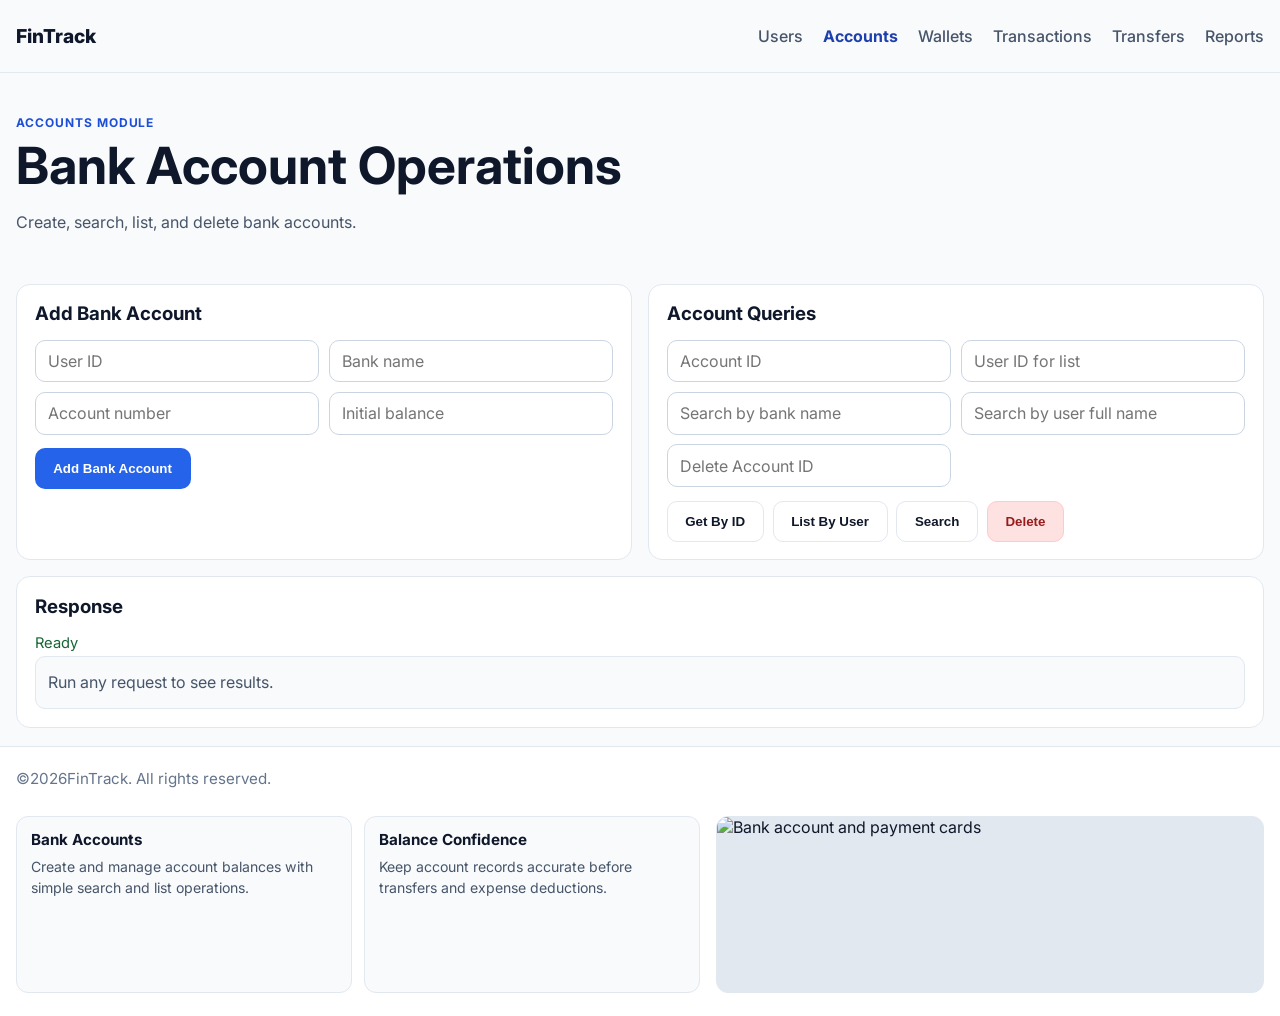
==== frontend/accounts.html @ c34f0ef0 "Frontend Implementation (UI Integration & Refactoring)" ====
<!doctype html>
<html lang="en">
<head>
  <meta charset="UTF-8" />
  <meta name="viewport" content="width=device-width, initial-scale=1.0" />
  <title>FinTrack | Accounts</title>
  <link rel="preconnect" href="https://fonts.googleapis.com" />
  <link rel="preconnect" href="https://fonts.gstatic.com" crossorigin />
  <link href="https://fonts.googleapis.com/css2?family=Inter:wght@400;500;600;700;800&display=swap" rel="stylesheet" />
  <link rel="stylesheet" href="styles.css" />
</head>
<body class="page-accounts">
  <header class="site-header">
    <div class="container header-row">
      <a class="brand" href="users.html">FinTrack</a>
      <nav class="main-nav">
        <a href="users.html">Users</a>
        <a class="active-link" href="accounts.html">Accounts</a>
        <a href="wallets.html">Wallets</a>
        <a href="transactions.html">Transactions</a>
        <a href="transfers.html">Transfers</a>
        <a href="reports.html">Reports</a>
      </nav>
    </div>
  </header>

  <main class="dashboard-main">
    <section class="dashboard-hero">
      <div class="container">
        <p class="kicker">Accounts Module</p>
        <h1 id="welcomeTitle">Bank Account Operations</h1>
        <p class="lead">Create, search, list, and delete bank accounts.</p>
      </div>
    </section>

    <section class="features">
      <div class="container ops-grid two-col">
        <article class="card op-card">
          <h3>Add Bank Account</h3>
          <div class="form-grid">
            <input id="ba-userId" type="number" placeholder="User ID" />
            <input id="ba-bankName" placeholder="Bank name" />
            <input id="ba-accountNumber" placeholder="Account number" />
            <input id="ba-initialBalance" type="number" step="0.01" placeholder="Initial balance" />
          </div>
          <button class="btn btn-primary" data-action="create-bank-account" type="button">Add Bank Account</button>
        </article>

        <article class="card op-card">
          <h3>Account Queries</h3>
          <div class="form-grid">
            <input id="ba-id" type="number" placeholder="Account ID" />
            <input id="ba-user-list" type="number" placeholder="User ID for list" />
            <input id="ba-search-bank" placeholder="Search by bank name" />
            <input id="ba-search-user" placeholder="Search by user full name" />
            <input id="ba-delete-id" type="number" placeholder="Delete Account ID" />
          </div>
          <div class="btn-row">
            <button class="btn btn-secondary" data-action="get-bank-account" type="button">Get By ID</button>
            <button class="btn btn-secondary" data-action="list-bank-accounts" type="button">List By User</button>
            <button class="btn btn-secondary" data-action="search-bank-accounts" type="button">Search</button>
            <button class="btn btn-danger" data-action="delete-bank-account" type="button">Delete</button>
          </div>
        </article>

        <article class="card op-card result-card module-result">
          <h3>Response</h3>
          <p id="statusLine" class="status-line">Ready</p>
          <div id="result" class="result-box"><p class="result-empty">Run any request to see results.</p></div>
        </article>
      </div>
    </section>
  </main>

  <footer class="site-footer">
    <div class="container">
      <p>© <span id="year"></span> FinTrack. All rights reserved.</p>
      <div class="footer-extra">
        <div class="footer-grid">
          <div class="footer-panels">
            <article class="footer-panel">
              <h4>Bank Accounts</h4>
              <p>Create and manage account balances with simple search and list operations.</p>
            </article>
            <article class="footer-panel">
              <h4>Balance Confidence</h4>
              <p>Keep account records accurate before transfers and expense deductions.</p>
            </article>
          </div>
          <div class="footer-photo">
            <img src="https://images.unsplash.com/photo-1601597111158-2fceff292cdc?auto=format&fit=crop&w=1200&q=80" alt="Bank account and payment cards" />
          </div>
        </div>
      </div>
    </div>
  </footer>

  <script src="dashboard.js"></script>
</body>
</html>
---- frontend/styles.css ----
:root {
	--bg: #f8fafc;
	--text: #0f172a;
	--muted: #475569;
	--surface: #ffffff;
	--line: #e2e8f0;
	--primary: #2563eb;
	--primary-dark: #1d4ed8;
}

* {
	box-sizing: border-box;
}

html,
body {
	margin: 0;
	font-family: Inter, system-ui, -apple-system, Segoe UI, Roboto, sans-serif;
	background: var(--bg);
	color: var(--text);
}

a {
	color: inherit;
	text-decoration: none;
}

.container {
	width: min(1440px, calc(100% - 2rem));
	margin: 0 auto;
}

.site-header {
	position: sticky;
	top: 0;
	z-index: 10;
	background: rgba(248, 250, 252, 0.9);
	backdrop-filter: blur(8px);
	border-bottom: 1px solid var(--line);
}

.header-row {
	min-height: 72px;
	display: flex;
	align-items: center;
	justify-content: space-between;
}

.brand {
	font-weight: 800;
	font-size: 1.2rem;
	letter-spacing: 0.2px;
}

.main-nav {
	display: flex;
	gap: 1.25rem;
	color: var(--muted);
	font-weight: 500;
}

.main-nav a:hover {
	color: var(--text);
}

.main-nav a.active-link {
	color: #1e40af;
	font-weight: 700;
}

.hero {
	padding: 72px 0 48px;
}

.hero-grid {
	display: grid;
	grid-template-columns: 1.1fr 1fr;
	gap: 2rem;
	align-items: center;
}

.kicker {
	margin: 0 0 8px;
	color: var(--primary-dark);
	font-weight: 700;
	text-transform: uppercase;
	letter-spacing: 0.08em;
	font-size: 0.75rem;
}

h1 {
	margin: 0;
	line-height: 1.08;
	font-size: clamp(2rem, 4vw, 3.2rem);
}

.lead {
	margin: 1rem 0 1.5rem;
	color: var(--muted);
	line-height: 1.65;
	max-width: 55ch;
}

.hero-actions {
	display: flex;
	gap: 0.8rem;
	flex-wrap: wrap;
}

.auth-panel {
	margin-top: 1.1rem;
	padding: 1rem;
	background: var(--surface);
	border: 1px solid var(--line);
	border-radius: 14px;
	max-width: 520px;
}

.auth-tabs {
	display: grid;
	grid-template-columns: 1fr 1fr;
	gap: 0.5rem;
	margin-bottom: 0.85rem;
}

.auth-tab {
	padding: 0.65rem 0.8rem;
	border: 1px solid var(--line);
	border-radius: 10px;
	background: #f8fafc;
	font-weight: 600;
	cursor: pointer;
}

.auth-tab.active {
	border-color: #93c5fd;
	background: #eff6ff;
	color: #1e40af;
}

.auth-form {
	display: none;
	gap: 0.5rem;
}

.auth-form.active {
	display: grid;
}

.auth-form label {
	font-size: 0.88rem;
	font-weight: 600;
	color: #334155;
}

.auth-form input {
	width: 100%;
	padding: 0.65rem 0.75rem;
	border: 1px solid #cbd5e1;
	border-radius: 10px;
	font: inherit;
	outline: none;
}

.auth-form input:focus {
	border-color: #60a5fa;
	box-shadow: 0 0 0 3px rgba(59, 130, 246, 0.15);
}

.auth-form .btn {
	margin-top: 0.35rem;
}

.auth-status {
	margin: 0.75rem 0 0;
	font-size: 0.9rem;
	color: var(--muted);
	min-height: 1.2rem;
}

.auth-status.ok {
	color: #166534;
}

.auth-status.err {
	color: #b91c1c;
}

.btn {
	display: inline-flex;
	align-items: center;
	justify-content: center;
	border-radius: 10px;
	padding: 0.75rem 1.1rem;
	font-weight: 600;
	border: 1px solid transparent;
}

.btn-primary {
	background: var(--primary);
	color: #fff;
}

.btn-primary:hover {
	background: var(--primary-dark);
}

.btn-secondary {
	background: var(--surface);
	color: var(--text);
	border-color: var(--line);
}

.btn-secondary:hover {
	border-color: #cbd5e1;
}

.hero-visual img {
	width: 100%;
	height: min(440px, 52vw);
	object-fit: cover;
	border-radius: 14px;
	border: 1px solid var(--line);
}

.features {
	padding: 24px 0 34px;
}

.cards {
	display: grid;
	grid-template-columns: repeat(3, minmax(0, 1fr));
	gap: 1rem;
}

.card {
	background: var(--surface);
	border: 1px solid var(--line);
	border-radius: 14px;
	padding: 1.1rem;
}

.card h3 {
	margin: 0 0 0.45rem;
}

.card p {
	margin: 0;
	color: var(--muted);
	line-height: 1.6;
}

.about {
	padding: 32px 0 78px;
}

.about-grid {
	display: grid;
	grid-template-columns: 1.15fr 0.85fr;
	gap: 1.25rem;
}

.about-grid h2 {
	margin: 0 0 0.75rem;
}

.about-grid p {
	margin: 0;
	color: var(--muted);
	line-height: 1.7;
}

.about-panel {
	background: #eff6ff;
	border: 1px solid #bfdbfe;
	border-radius: 14px;
	padding: 1rem 1.15rem;
}

.about-panel h4 {
	margin: 0 0 0.55rem;
}

.about-panel ul {
	margin: 0;
	padding-left: 1.1rem;
	color: #1e3a8a;
}

.about-panel li {
	margin: 0.35rem 0;
}

.site-footer {
	border-top: 1px solid var(--line);
	background: #fff;
}

.site-footer p {
	margin: 0;
	min-height: 64px;
	display: flex;
	align-items: center;
	color: #64748b;
	font-size: 0.95rem;
}

.footer-extra {
	padding: 0.3rem 0 1.45rem;
}

.footer-grid {
	display: grid;
	grid-template-columns: 1.25fr 1fr;
	gap: 1rem;
}

.footer-panels {
	display: grid;
	grid-template-columns: repeat(2, minmax(0, 1fr));
	gap: 0.75rem;
}

.footer-panel {
	background: #f8fafc;
	border: 1px solid var(--line);
	border-radius: 12px;
	padding: 0.85rem;
}

.footer-panel h4 {
	margin: 0 0 0.45rem;
	font-size: 0.95rem;
}

.footer-panel p {
	min-height: unset;
	display: block;
	margin: 0;
	font-size: 0.88rem;
	line-height: 1.5;
	color: #475569;
}

.footer-photo {
	height: 175px;
	border: 1px solid var(--line);
	border-radius: 12px;
	overflow: hidden;
	background: #e2e8f0;
}

.footer-photo img {
	width: 100%;
	height: 100%;
	object-fit: cover;
	display: block;
}

body.page-accounts .footer-photo,
body.page-transfers .footer-photo,
body.page-reports .footer-photo {
	height: 177px;
}

.dashboard-main .features {
	padding: 14px 0 18px;
}

.dashboard-hero {
	padding: 42px 0 10px;
}

.api-base-wrap {
	display: grid;
	gap: 6px;
	max-width: 520px;
}

.api-base-wrap label {
	font-size: 0.85rem;
	font-weight: 600;
	color: #334155;
}

.api-base-wrap input {
	padding: 0.65rem 0.75rem;
	border: 1px solid #cbd5e1;
	border-radius: 10px;
	font: inherit;
}

.ops-grid {
	display: grid;
	grid-template-columns: 1fr;
	gap: 1rem;
}

.ops-grid.two-col {
	grid-template-columns: 1fr 1fr;
}

.module-result {
	grid-column: 1 / -1;
}

.op-card h3 {
	margin-bottom: 0.9rem;
}

.form-grid {
	display: grid;
	grid-template-columns: repeat(2, minmax(0, 1fr));
	gap: 0.6rem;
	margin-bottom: 0.85rem;
}

.form-grid.single {
	grid-template-columns: 1fr;
}

.form-grid input {
	padding: 0.65rem 0.75rem;
	border: 1px solid #cbd5e1;
	border-radius: 10px;
	font: inherit;
}

.btn-row {
	display: flex;
	flex-wrap: wrap;
	gap: 0.55rem;
}

.btn-danger {
	background: #fee2e2;
	border-color: #fecaca;
	color: #991b1b;
}

.status-line {
	margin: 0 0 0.8rem;
	font-size: 0.92rem;
	color: var(--muted);
}

.status-line.ok {
	color: #166534;
}

.status-line.err {
	color: #b91c1c;
}

.result-card {
	position: sticky;
	top: 88px;
}

.result-box {
	border: 1px solid var(--line);
	border-radius: 10px;
	padding: 0.8rem;
	background: #f8fafc;
	max-height: 450px;
	overflow: auto;
}

.result-empty {
	margin: 0;
	color: #64748b;
}

.kv-grid {
	display: grid;
	gap: 0.5rem;
}

.kv-item {
	border: 1px solid #e2e8f0;
	border-radius: 8px;
	padding: 0.5rem 0.6rem;
	background: white;
}

.kv-key {
	font-size: 0.8rem;
	font-weight: 700;
	color: #334155;
	text-transform: uppercase;
	letter-spacing: 0.03em;
}

.kv-val {
	font-size: 0.9rem;
	color: #0f172a;
	word-break: break-word;
}

.result-table-wrap {
	overflow: auto;
}

.result-table {
	width: 100%;
	border-collapse: collapse;
	font-size: 0.9rem;
	background: #fff;
}

.result-table th,
.result-table td {
	border: 1px solid #e2e8f0;
	padding: 0.5rem 0.6rem;
	text-align: left;
	white-space: nowrap;
}

.result-table th {
	background: #f1f5f9;
	font-weight: 700;
}

.result-box details {
	margin-top: 0.7rem;
}

.result-box pre {
	margin: 0.4rem 0 0;
	font-size: 0.82rem;
	background: #0b1220;
	color: #dbeafe;
	padding: 0.7rem;
	border-radius: 8px;
	overflow: auto;
}

@media (max-width: 940px) {
	.hero-grid,
	.about-grid {
		grid-template-columns: 1fr;
	}

	.cards {
		grid-template-columns: 1fr;
	}

	.form-grid {
		grid-template-columns: 1fr;
	}

	.ops-grid.two-col {
		grid-template-columns: 1fr;
	}

	.result-card {
		position: static;
	}

	.hero {
		padding-top: 54px;
	}

	.footer-grid,
	.footer-panels {
		grid-template-columns: 1fr;
	}

	.footer-photo img {
		height: 145px;
	}

	body.page-accounts .footer-photo,
	body.page-transfers .footer-photo,
	body.page-reports .footer-photo {
		height: 147px;
	}
}

@media (max-width: 620px) {
	.main-nav {
		display: none;
	}
}
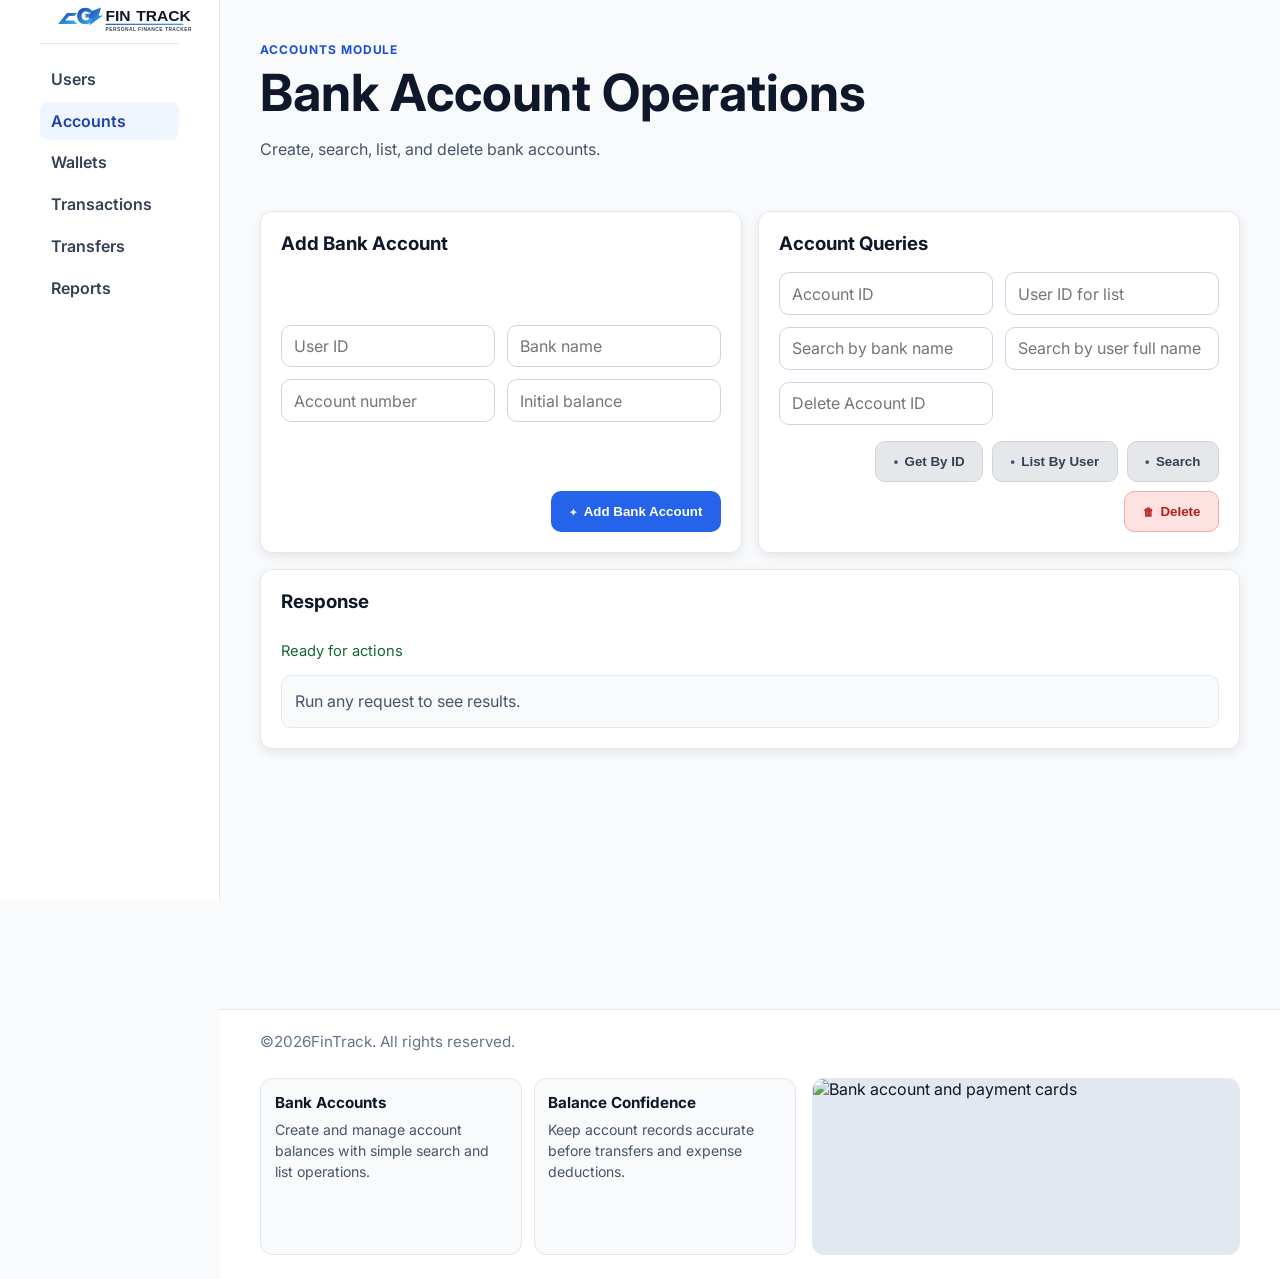
==== commit 5d0844ea: "Frontend UI Enhancement + API Interaction Refinement + Backend Cleanup" ====
--- a/frontend/accounts.html
+++ b/frontend/accounts.html
@@ -4,15 +4,20 @@
   <meta charset="UTF-8" />
   <meta name="viewport" content="width=device-width, initial-scale=1.0" />
   <title>FinTrack | Accounts</title>
+  <link rel="icon" type="image/svg+xml" href="assets/fintrack-icon.svg" />
+  <link rel="shortcut icon" href="assets/fintrack-icon.svg" />
   <link rel="preconnect" href="https://fonts.googleapis.com" />
   <link rel="preconnect" href="https://fonts.gstatic.com" crossorigin />
   <link href="https://fonts.googleapis.com/css2?family=Inter:wght@400;500;600;700;800&display=swap" rel="stylesheet" />
   <link rel="stylesheet" href="styles.css" />
 </head>
-<body class="page-accounts">
+<body class="page-sidebar page-accounts">
+  <div class="page-wrapper">
   <header class="site-header">
     <div class="container header-row">
-      <a class="brand" href="users.html">FinTrack</a>
+      <a class="brand" href="users.html" aria-label="FinTrack users">
+        <img src="assets/fintrack-logo.svg" alt="FinTrack" />
+      </a>
       <nav class="main-nav">
         <a href="users.html">Users</a>
         <a class="active-link" href="accounts.html">Accounts</a>
@@ -71,6 +76,7 @@
       </div>
     </section>
   </main>
+  </div>
 
   <footer class="site-footer">
     <div class="container">
--- a/frontend/styles.css
+++ b/frontend/styles.css
@@ -4,6 +4,8 @@
 	--muted: #475569;
 	--surface: #ffffff;
 	--line: #e2e8f0;
+	--card: var(--surface);
+	--border: var(--line);
 	--primary: #2563eb;
 	--primary-dark: #1d4ed8;
 }
@@ -20,14 +22,27 @@
 	color: var(--text);
 }
 
+body {
+	display: flex;
+	flex-direction: column;
+	min-height: 100vh;
+}
+
+.page-wrapper {
+	flex: 1;
+	min-width: 0;
+}
+
 a {
 	color: inherit;
 	text-decoration: none;
 }
 
 .container {
-	width: min(1440px, calc(100% - 2rem));
-	margin: 0 auto;
+	width: 100%;
+	max-width: 100%;
+	padding: 0 40px;
+	margin: 0;
 }
 
 .site-header {
@@ -47,9 +62,20 @@
 }
 
 .brand {
+	display: inline-flex;
+	align-items: center;
+	gap: 0.5rem;
+	flex-shrink: 0;
 	font-weight: 800;
 	font-size: 1.2rem;
 	letter-spacing: 0.2px;
+}
+
+.brand img {
+	height: 38px;
+	max-width: 180px;
+	width: auto;
+	display: block;
 }
 
 .main-nav {
@@ -190,6 +216,7 @@
 	display: inline-flex;
 	align-items: center;
 	justify-content: center;
+	gap: 0.4rem;
 	border-radius: 10px;
 	padding: 0.75rem 1.1rem;
 	font-weight: 600;
@@ -201,17 +228,30 @@
 	color: #fff;
 }
 
+.btn-primary::before {
+	content: "✦";
+	font-size: 0.78em;
+	opacity: 0.95;
+}
+
 .btn-primary:hover {
 	background: var(--primary-dark);
 }
 
 .btn-secondary {
-	background: var(--surface);
-	color: var(--text);
-	border-color: var(--line);
+	background: #e5e7eb;
+	color: #334155;
+	border-color: #d1d5db;
+}
+
+.btn-secondary::before {
+	content: "•";
+	font-size: 0.95em;
+	opacity: 0.9;
 }
 
 .btn-secondary:hover {
+	background: #d1d5db;
 	border-color: #cbd5e1;
 }
 
@@ -225,6 +265,10 @@
 
 .features {
 	padding: 24px 0 34px;
+	margin-bottom: 32px;
+	min-height: calc(100vh - 120px);
+	display: flex;
+	align-items: flex-start;
 }
 
 .cards {
@@ -234,10 +278,16 @@
 }
 
 .card {
-	background: var(--surface);
-	border: 1px solid var(--line);
-	border-radius: 14px;
-	padding: 1.1rem;
+	background: var(--card);
+	border: 1px solid var(--border);
+	border-radius: 12px;
+	padding: 18px 20px;
+	display: flex;
+	flex-direction: column;
+}
+
+.ops-grid .card {
+	height: 100%;
 }
 
 .card h3 {
@@ -365,10 +415,168 @@
 
 .dashboard-main .features {
 	padding: 14px 0 18px;
+	margin-bottom: 32px;
+}
+
+body.page-dashboard-sidebar {
+	background: #f8fafc;
+}
+
+body.page-sidebar {
+	background: #f8fafc;
+}
+
+body.page-sidebar .site-header {
+	position: fixed;
+	inset: 0 auto 0 0;
+	width: 220px;
+	height: 100vh;
+	background: #ffffff;
+	border-right: 1px solid var(--line);
+	border-bottom: 0;
+	backdrop-filter: none;
+	overflow-y: auto;
+	z-index: 30;
+}
+
+body.page-sidebar .header-row {
+	min-height: 100%;
+	display: flex;
+	flex-direction: column;
+	align-items: stretch;
+	justify-content: flex-start;
+	gap: 0.8rem;
+	padding: 1rem 0.6rem;
+}
+
+body.page-sidebar .brand {
+	padding: 0 0.45rem 0.55rem;
+	border-bottom: 1px solid var(--line);
+	margin-bottom: 0.2rem;
+}
+
+body.page-sidebar .brand img {
+	height: 34px;
+	max-width: 165px;
+}
+
+body.page-sidebar .main-nav {
+	display: flex;
+	flex-direction: column;
+	gap: 0.2rem;
+}
+
+body.page-sidebar .main-nav a {
+	display: block;
+	padding: 0.58rem 0.7rem;
+	border-radius: 8px;
+	color: #334155;
+	font-weight: 600;
+}
+
+body.page-sidebar .main-nav a:hover,
+body.page-sidebar .main-nav a.active-link {
+	background: #eff6ff;
+	color: #1e40af;
+}
+
+body.page-sidebar .dashboard-main,
+body.page-sidebar .site-footer {
+	margin-left: 220px;
+}
+
+body.page-sidebar .container {
+	width: 100%;
+	max-width: 100%;
+	padding: 0 40px;
+}
+
+.dashboard-shell-pro {
+	display: flex;
+	min-height: 100vh;
+}
+
+.dashboard-sidebar-pro {
+	position: fixed;
+	inset: 0 auto 0 0;
+	width: 220px;
+	padding: 16px 12px;
+	border-right: 1px solid var(--line);
+	background: #ffffff;
+	overflow-y: auto;
+	z-index: 20;
+}
+
+.sidebar-brand-pro {
+	display: inline-flex;
+	margin-bottom: 14px;
+	padding: 0 6px;
+}
+
+.sidebar-nav-pro {
+	display: flex;
+	flex-direction: column;
+	gap: 4px;
+}
+
+.sidebar-nav-pro a {
+	display: block;
+	padding: 9px 10px;
+	border-radius: 8px;
+	font-weight: 600;
+	color: #334155;
+}
+
+.sidebar-nav-pro a:hover {
+	background: #eff6ff;
+	color: #1d4ed8;
+}
+
+.dashboard-main-pro {
+	margin-left: 220px;
+	width: calc(100% - 220px);
+	min-width: 0;
+}
+
+body.page-dashboard-sidebar .site-footer {
+	margin-left: 220px;
+}
+
+body.page-dashboard-sidebar .container {
+	width: 100%;
+	max-width: 100%;
+	padding: 0 40px;
 }
 
 .dashboard-hero {
 	padding: 42px 0 10px;
+}
+
+body.page-dashboard-sidebar .dashboard-hero {
+	padding: 20px 0 8px;
+}
+
+body.page-dashboard-sidebar .features {
+	min-height: unset;
+	display: block;
+	padding: 8px 0 14px;
+	margin-bottom: 10px;
+}
+
+body.page-dashboard-sidebar .ops-grid.two-col {
+	margin-bottom: 0;
+}
+
+body.page-dashboard-sidebar .op-card.compact-card {
+	min-height: 0;
+	height: auto;
+	align-self: start;
+	justify-content: flex-start;
+	gap: 0.55rem;
+}
+
+body.page-dashboard-sidebar .response-drawer {
+	margin-top: 4px;
 }
 
 .api-base-wrap {
@@ -392,27 +600,73 @@
 
 .ops-grid {
 	display: grid;
-	grid-template-columns: 1fr;
-	gap: 1rem;
-}
-
+	grid-template-columns: repeat(auto-fit, minmax(420px, 1fr));
+	gap: 24px;
+	width: 100%;
+}
+
+.grid2,
 .ops-grid.two-col {
+	display: grid;
 	grid-template-columns: 1fr 1fr;
+	gap: 16px;
+	margin-bottom: 16px;
+	align-items: stretch;
 }
 
 .module-result {
 	grid-column: 1 / -1;
 }
 
+.section-full {
+	grid-column: 1 / -1;
+}
+
+.full-width-card {
+	width: 100%;
+	margin-top: 16px;
+	grid-column: 1 / -1;
+}
+
 .op-card h3 {
 	margin-bottom: 0.9rem;
 }
 
+.op-card {
+	padding: 20px;
+	border-radius: 12px;
+	box-shadow: 0 4px 12px rgba(0, 0, 0, 0.08);
+	background: #fff;
+	min-height: 260px;
+	display: flex;
+	flex-direction: column;
+	justify-content: space-between;
+	gap: 0.2rem;
+	min-width: 0;
+	overflow: hidden;
+}
+
+.card-desc {
+	margin: -0.2rem 0 0.85rem;
+	color: #64748b;
+	font-size: 0.9rem;
+	line-height: 1.45;
+}
+
+.op-card > .btn {
+	align-self: flex-end;
+}
+
 .form-grid {
 	display: grid;
-	grid-template-columns: repeat(2, minmax(0, 1fr));
-	gap: 0.6rem;
+	grid-template-columns: 1fr 1fr;
+	gap: 12px;
 	margin-bottom: 0.85rem;
+	min-width: 0;
+}
+
+.form-grid > * {
+	min-width: 0;
 }
 
 .form-grid.single {
@@ -420,6 +674,8 @@
 }
 
 .form-grid input {
+	width: 100%;
+	max-width: 100%;
 	padding: 0.65rem 0.75rem;
 	border: 1px solid #cbd5e1;
 	border-radius: 10px;
@@ -430,12 +686,18 @@
 	display: flex;
 	flex-wrap: wrap;
 	gap: 0.55rem;
+	justify-content: flex-end;
 }
 
 .btn-danger {
 	background: #fee2e2;
-	border-color: #fecaca;
-	color: #991b1b;
+	border-color: #fca5a5;
+	color: #b91c1c;
+}
+
+.btn-danger::before {
+	content: "🗑";
+	font-size: 0.82em;
 }
 
 .status-line {
@@ -452,9 +714,57 @@
 	color: #b91c1c;
 }
 
+.status-line.loading {
+	color: #1e40af;
+}
+
+.response-meta {
+	margin: -0.45rem 0 0.75rem;
+	font-size: 0.82rem;
+	color: #64748b;
+}
+
+.input-invalid {
+	border-color: #ef4444 !important;
+	box-shadow: 0 0 0 2px rgba(239, 68, 68, 0.12);
+}
+
+.field-error {
+	display: block;
+	margin-top: -0.2rem;
+	margin-bottom: 0.25rem;
+	font-size: 0.78rem;
+	color: #b91c1c;
+}
+
+.btn-loading {
+	opacity: 0.82;
+	cursor: wait;
+}
+
+.inline-status {
+	margin: 0.6rem 0 0;
+	font-size: 0.9rem;
+	font-weight: 600;
+	line-height: 1.35;
+}
+
+.inline-status.loading {
+	color: #1d4ed8;
+}
+
+.inline-status.success {
+	color: #15803d;
+}
+
+.inline-status.error {
+	color: #b91c1c;
+}
+
 .result-card {
-	position: sticky;
-	top: 88px;
+	grid-column: 1 / -1;
+	min-height: 180px;
+	position: static;
 }
 
 .result-box {
@@ -519,6 +829,55 @@
 .result-table th {
 	background: #f1f5f9;
 	font-weight: 700;
+}
+
+.data-table-wrap {
+	overflow-x: auto;
+	border: 1px solid #e2e8f0;
+	border-radius: 10px;
+	background: #ffffff;
+}
+
+.data-table {
+	width: 100%;
+	border-collapse: collapse;
+	font-size: 0.9rem;
+	min-width: 720px;
+}
+
+.data-table th,
+.data-table td {
+	padding: 0.65rem 0.7rem;
+	border-bottom: 1px solid #e2e8f0;
+	text-align: left;
+	white-space: nowrap;
+}
+
+.data-table th {
+	font-size: 0.78rem;
+	text-transform: uppercase;
+	letter-spacing: 0.04em;
+	color: #64748b;
+	background: #f8fafc;
+}
+
+.data-table tbody tr:last-child td {
+	border-bottom: none;
+}
+
+.table-badge {
+	display: inline-flex;
+	padding: 0.15rem 0.5rem;
+	border-radius: 999px;
+	font-size: 0.76rem;
+	font-weight: 600;
+	background: #dcfce7;
+	color: #166534;
+}
+
+.table-badge.muted {
+	background: #e2e8f0;
+	color: #475569;
 }
 
 .result-box details {
@@ -535,21 +894,147 @@
 	overflow: auto;
 }
 
+.response-drawer {
+	margin-top: 0.75rem;
+	border: 1px solid var(--line);
+	border-radius: 12px;
+	background: #fff;
+	overflow: hidden;
+}
+
+.response-drawer > summary {
+	cursor: pointer;
+	padding: 0.85rem 1rem;
+	font-weight: 600;
+	color: #334155;
+	list-style: none;
+}
+
+.response-drawer > summary::-webkit-details-marker {
+	display: none;
+}
+
+.response-drawer[open] > summary {
+	border-bottom: 1px solid var(--line);
+}
+
+.response-drawer-body {
+	padding: 0.9rem 1rem 1rem;
+}
+
+.toast-stack {
+	position: fixed;
+	right: 16px;
+	bottom: 16px;
+	display: grid;
+	gap: 10px;
+	z-index: 999;
+	max-width: min(92vw, 360px);
+}
+
+.toast-item {
+	padding: 0.75rem 0.85rem;
+	border-radius: 10px;
+	color: #fff;
+	font-size: 0.9rem;
+	line-height: 1.35;
+	box-shadow: 0 10px 20px rgba(2, 6, 23, 0.22);
+	animation: toast-in 0.2s ease-out;
+}
+
+.toast-item.success {
+	background: #16a34a;
+}
+
+.toast-item.error {
+	background: #dc2626;
+}
+
+.toast-item.info {
+	background: #2563eb;
+}
+
+@keyframes toast-in {
+	from {
+		opacity: 0;
+		transform: translateY(8px);
+	}
+	to {
+		opacity: 1;
+		transform: translateY(0);
+	}
+}
+
 @media (max-width: 940px) {
+	body.page-sidebar .site-header {
+		position: sticky;
+		inset: 0 0 auto;
+		width: 100%;
+		height: auto;
+		border-right: 0;
+		border-bottom: 1px solid var(--line);
+	}
+
+	body.page-sidebar .header-row {
+		min-height: 72px;
+		flex-direction: row;
+		align-items: center;
+		justify-content: space-between;
+		padding: 0;
+	}
+
+	body.page-sidebar .brand {
+		padding: 0;
+		border: 0;
+		margin: 0;
+	}
+
+	body.page-sidebar .main-nav {
+		flex-direction: row;
+		gap: 0.35rem;
+	}
+
+	body.page-sidebar .main-nav a {
+		padding: 0.4rem 0.55rem;
+	}
+
+	body.page-sidebar .dashboard-main,
+	body.page-sidebar .site-footer {
+		margin-left: 0;
+	}
+
+	.dashboard-shell-pro {
+		display: block;
+	}
+
+	.dashboard-sidebar-pro {
+		position: static;
+		width: 100%;
+		border-right: 0;
+		border-bottom: 1px solid var(--line);
+		padding: 10px 12px;
+	}
+
+	.sidebar-nav-pro {
+		flex-direction: row;
+		flex-wrap: wrap;
+	}
+
+	.dashboard-main-pro {
+		margin-left: 0;
+		width: 100%;
+	}
+
+	body.page-dashboard-sidebar .site-footer {
+		margin-left: 0;
+	}
+
 	.hero-grid,
 	.about-grid {
 		grid-template-columns: 1fr;
 	}
 
 	.cards {
-		grid-template-columns: 1fr;
-	}
-
-	.form-grid {
-		grid-template-columns: 1fr;
-	}
-
-	.ops-grid.two-col {
 		grid-template-columns: 1fr;
 	}
 
@@ -577,6 +1062,18 @@
 	}
 }
 
+@media (max-width: 700px) {
+	.ops-grid,
+	.grid2,
+	.ops-grid.two-col {
+		grid-template-columns: 1fr;
+	}
+
+	.form-grid {
+		grid-template-columns: 1fr;
+	}
+}
+
 @media (max-width: 620px) {
 	.main-nav {
 		display: none;
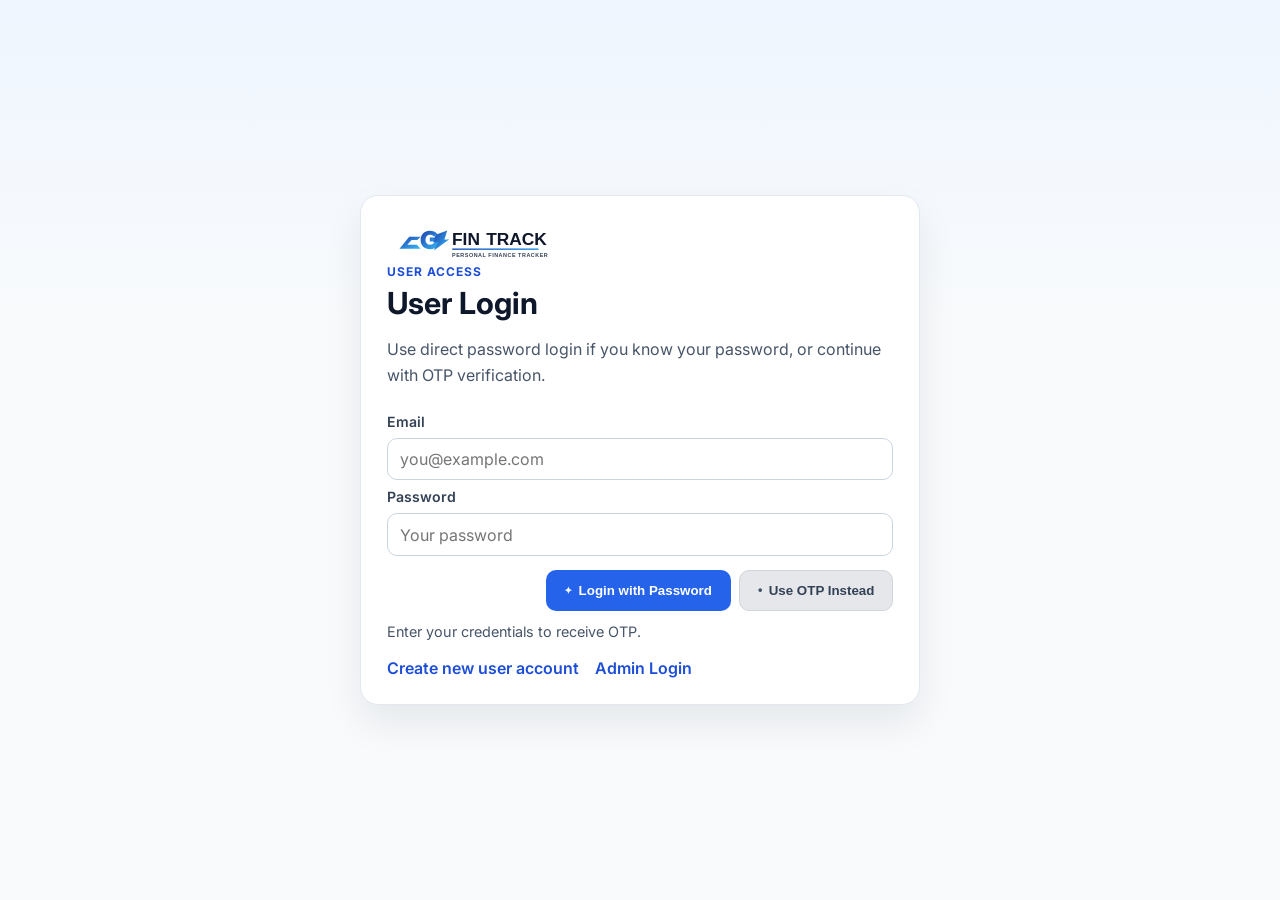
==== commit aa13ca71: "API Refactoring, DB-Level Filtering & Authentication UI Flow Enhancement" ====
--- a/frontend/accounts.html
+++ b/frontend/accounts.html
@@ -21,7 +21,6 @@
       <nav class="main-nav">
         <a href="users.html">Users</a>
         <a class="active-link" href="accounts.html">Accounts</a>
-        <a href="wallets.html">Wallets</a>
         <a href="transactions.html">Transactions</a>
         <a href="transfers.html">Transfers</a>
         <a href="reports.html">Reports</a>
--- a/frontend/styles.css
+++ b/frontend/styles.css
@@ -210,6 +210,85 @@
 
 .auth-status.err {
 	color: #b91c1c;
+}
+
+.auth-page-body {
+	min-height: 100vh;
+	background: linear-gradient(180deg, #eff6ff 0%, #f8fafc 35%);
+}
+
+.auth-layout {
+	min-height: 100vh;
+	display: grid;
+	place-items: center;
+	padding: 24px;
+}
+
+.auth-card {
+	width: min(560px, 94vw);
+	background: var(--surface);
+	border: 1px solid var(--line);
+	border-radius: 18px;
+	padding: 26px;
+	box-shadow: 0 18px 38px rgba(15, 23, 42, 0.08);
+}
+
+.auth-card h1 {
+	font-size: 1.9rem;
+	margin-top: 0.2rem;
+}
+
+.auth-links {
+	margin: 1rem 0 0;
+	display: flex;
+	gap: 1rem;
+	flex-wrap: wrap;
+	font-weight: 600;
+}
+
+.auth-links a {
+	color: #1d4ed8;
+}
+
+.auth-user-line {
+	margin: 0.35rem 0 1rem;
+	font-size: 0.95rem;
+	font-weight: 600;
+	color: #334155;
+}
+
+.profile-card-only {
+	max-width: 760px;
+}
+
+.personal-details-grid {
+	display: grid;
+	gap: 10px;
+	margin-top: 10px;
+}
+
+.personal-row {
+	display: grid;
+	grid-template-columns: 220px 1fr;
+	gap: 12px;
+	padding: 10px 0;
+	border-bottom: 1px solid var(--line);
+}
+
+.personal-row:last-child {
+	border-bottom: 0;
+}
+
+.personal-key {
+	font-weight: 700;
+	color: #1e293b;
+	letter-spacing: 0.02em;
+}
+
+.personal-value {
+	color: #0f172a;
+	font-weight: 500;
+	word-break: break-word;
 }
 
 .btn {
@@ -682,6 +761,23 @@
 	font: inherit;
 }
 
+.form-grid select {
+	padding: 0.7rem 0.8rem;
+	border: 1px solid var(--line);
+	border-radius: 9px;
+	font-size: 0.95rem;
+	background: #fff;
+}
+
+.inline-check {
+	display: inline-flex;
+	align-items: center;
+	gap: 0.45rem;
+	font-weight: 600;
+	color: #334155;
+	padding: 0.2rem 0.1rem;
+}
+
 .btn-row {
 	display: flex;
 	flex-wrap: wrap;
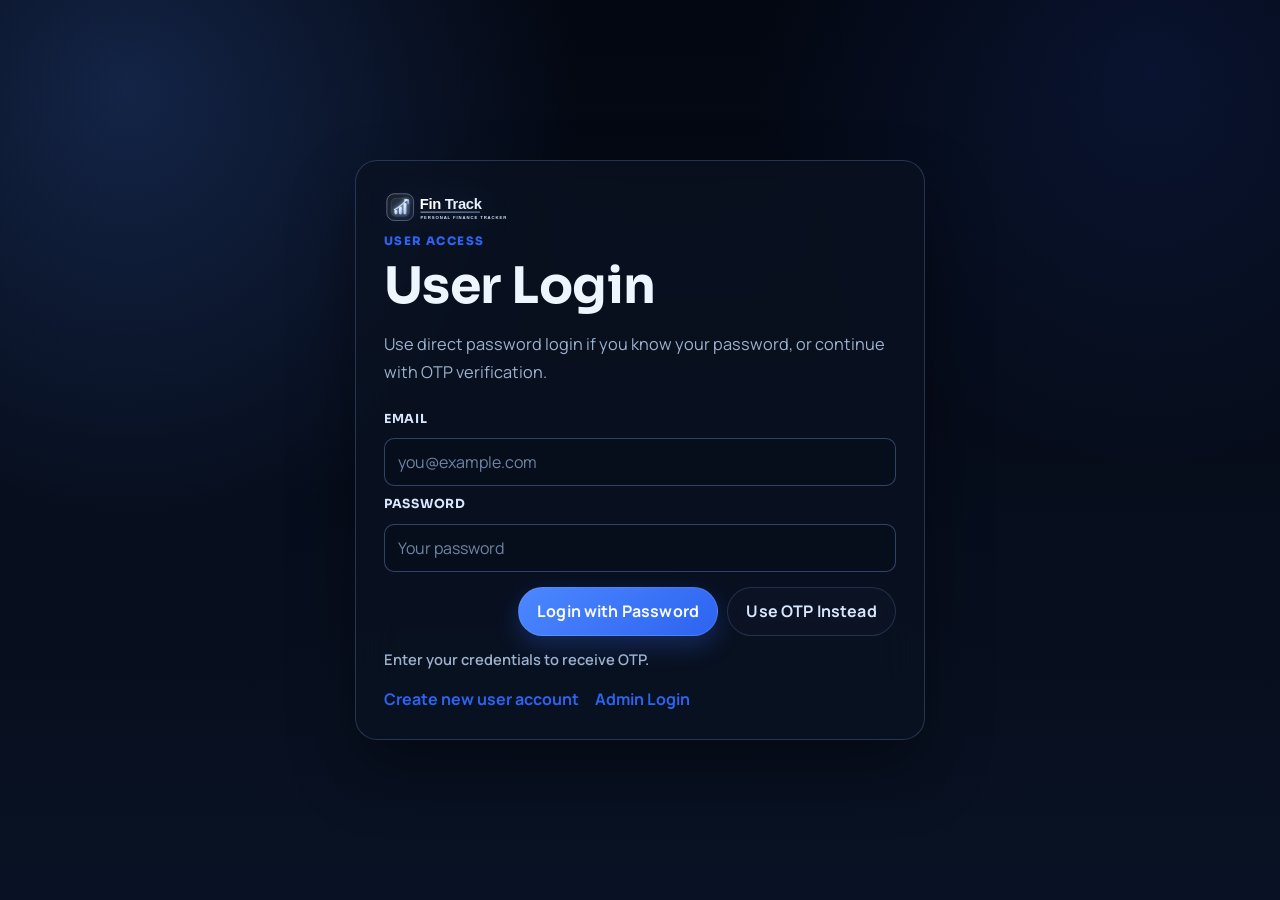
==== commit d8dbc39f: "Transfer Service Implementation, Reports Module Prototyping, Utilities Refactoring & Admin Dashboard" ====
--- a/frontend/accounts.html
+++ b/frontend/accounts.html
@@ -4,11 +4,11 @@
   <meta charset="UTF-8" />
   <meta name="viewport" content="width=device-width, initial-scale=1.0" />
   <title>FinTrack | Accounts</title>
-  <link rel="icon" type="image/svg+xml" href="assets/fintrack-icon.svg" />
-  <link rel="shortcut icon" href="assets/fintrack-icon.svg" />
+  <link rel="icon" type="image/svg+xml" href="assets/fintrack-icon.svg?v=3" />
+  <link rel="shortcut icon" href="assets/fintrack-icon.svg?v=3" />
   <link rel="preconnect" href="https://fonts.googleapis.com" />
   <link rel="preconnect" href="https://fonts.gstatic.com" crossorigin />
-  <link href="https://fonts.googleapis.com/css2?family=Inter:wght@400;500;600;700;800&display=swap" rel="stylesheet" />
+  <link href="https://fonts.googleapis.com/css2?family=Manrope:wght@400;500;600;700;800&family=Sora:wght@600;700;800&display=swap" rel="stylesheet" />
   <link rel="stylesheet" href="styles.css" />
 </head>
 <body class="page-sidebar page-accounts">
@@ -16,13 +16,13 @@
   <header class="site-header">
     <div class="container header-row">
       <a class="brand" href="users.html" aria-label="FinTrack users">
-        <img src="assets/fintrack-logo.svg" alt="FinTrack" />
+        <img src="assets/fintrack-logo.svg?v=3" alt="FinTrack" />
       </a>
       <nav class="main-nav">
         <a href="users.html">Users</a>
         <a class="active-link" href="accounts.html">Accounts</a>
-        <a href="transactions.html">Transactions</a>
-        <a href="transfers.html">Transfers</a>
+        <a class="user-only-nav" href="transactions.html">Transactions</a>
+        <a class="user-only-nav" href="transfers.html">Transfers</a>
         <a href="reports.html">Reports</a>
       </nav>
     </div>
@@ -33,36 +33,33 @@
       <div class="container">
         <p class="kicker">Accounts Module</p>
         <h1 id="welcomeTitle">Bank Account Operations</h1>
-        <p class="lead">Create, search, list, and delete bank accounts.</p>
+        <p id="accountsLead" class="lead">Create, fetch, list, and delete bank accounts.</p>
       </div>
     </section>
 
-    <section class="features">
+    <section id="accountsSelfWorkspace" class="features">
       <div class="container ops-grid two-col">
         <article class="card op-card">
-          <h3>Add Bank Account</h3>
+          <h3>Create Bank Account</h3>
           <div class="form-grid">
             <input id="ba-userId" type="number" placeholder="User ID" />
             <input id="ba-bankName" placeholder="Bank name" />
             <input id="ba-accountNumber" placeholder="Account number" />
             <input id="ba-initialBalance" type="number" step="0.01" placeholder="Initial balance" />
           </div>
-          <button class="btn btn-primary" data-action="create-bank-account" type="button">Add Bank Account</button>
+          <button class="btn btn-primary" data-action="create-bank-account" type="button">Create Bank Account</button>
         </article>
 
         <article class="card op-card">
           <h3>Account Queries</h3>
           <div class="form-grid">
-            <input id="ba-id" type="number" placeholder="Account ID" />
-            <input id="ba-user-list" type="number" placeholder="User ID for list" />
-            <input id="ba-search-bank" placeholder="Search by bank name" />
-            <input id="ba-search-user" placeholder="Search by user full name" />
+            <input id="ba-account-id" type="number" placeholder="Account ID" />
+            <input id="ba-user-list" type="number" placeholder="User ID for account list" />
             <input id="ba-delete-id" type="number" placeholder="Delete Account ID" />
           </div>
           <div class="btn-row">
             <button class="btn btn-secondary" data-action="get-bank-account" type="button">Get By ID</button>
-            <button class="btn btn-secondary" data-action="list-bank-accounts" type="button">List By User</button>
-            <button class="btn btn-secondary" data-action="search-bank-accounts" type="button">Search</button>
+            <button class="btn btn-secondary" data-action="list-bank-accounts" type="button">List Accounts</button>
             <button class="btn btn-danger" data-action="delete-bank-account" type="button">Delete</button>
           </div>
         </article>
@@ -71,6 +68,34 @@
           <h3>Response</h3>
           <p id="statusLine" class="status-line">Ready</p>
           <div id="result" class="result-box"><p class="result-empty">Run any request to see results.</p></div>
+        </article>
+      </div>
+    </section>
+
+    <section id="accountsAdminWorkspace" class="features" hidden>
+      <div class="container ops-grid">
+        <article class="card op-card">
+          <h3>View All Accounts</h3>
+          <p class="card-desc">Load all user bank accounts from the admin workspace.</p>
+          <button class="btn btn-secondary" data-action="admin-accounts" type="button">View All Accounts</button>
+        </article>
+
+        <article class="card op-card">
+          <h3>Update User Bank Account</h3>
+          <div class="form-grid">
+            <input id="admin-account-id" type="number" placeholder="Account ID" />
+            <input id="admin-account-user-id" type="number" placeholder="User ID" />
+            <input id="admin-account-bank-name" placeholder="Bank name" />
+            <input id="admin-account-number" placeholder="Account number" />
+            <input id="admin-account-balance" type="number" step="0.01" placeholder="Balance" />
+          </div>
+          <button class="btn btn-primary" data-action="admin-update-account" type="button">Update Account</button>
+        </article>
+
+        <article class="card op-card result-card module-result">
+          <h3>Response</h3>
+          <p id="statusLine" class="status-line">Ready</p>
+          <div id="result" class="result-box"><p class="result-empty">Run any admin account action to see results.</p></div>
         </article>
       </div>
     </section>
@@ -85,7 +110,7 @@
           <div class="footer-panels">
             <article class="footer-panel">
               <h4>Bank Accounts</h4>
-              <p>Create and manage account balances with simple search and list operations.</p>
+              <p>Create and manage account balances with simple fetch and list operations.</p>
             </article>
             <article class="footer-panel">
               <h4>Balance Confidence</h4>
@@ -102,4 +127,4 @@
 
   <script src="dashboard.js"></script>
 </body>
-</html>+</html>
--- a/frontend/styles.css
+++ b/frontend/styles.css
@@ -1,1177 +1,2536 @@
 :root {
-	--bg: #f8fafc;
-	--text: #0f172a;
-	--muted: #475569;
-	--surface: #ffffff;
-	--line: #e2e8f0;
-	--card: var(--surface);
-	--border: var(--line);
-	--primary: #2563eb;
-	--primary-dark: #1d4ed8;
+  --font-body: "Manrope", "Segoe UI", sans-serif;
+  --font-display: "Sora", "Segoe UI", sans-serif;
+
+  --bg: #040913;
+  --bg-accent: #0b1224;
+  --surface: rgba(15, 24, 42, 0.72);
+  --surface-soft: rgba(10, 18, 34, 0.78);
+  --surface-tint: rgba(74, 123, 255, 0.16);
+  --surface-strong: rgba(7, 13, 26, 0.88);
+
+  --text: #edf5ff;
+  --muted: #9db2cf;
+  --muted-strong: #d8e7ff;
+  --text-soft: #7990b1;
+
+  --line: rgba(144, 181, 255, 0.16);
+  --line-strong: rgba(144, 181, 255, 0.32);
+
+  --primary: #4c88ff;
+  --primary-dark: #2d63f0;
+  --primary-soft: rgba(76, 136, 255, 0.2);
+
+  --warning: #f4b860;
+  --warning-soft: rgba(244, 184, 96, 0.14);
+  --danger: #ff7c8f;
+  --danger-soft: rgba(255, 124, 143, 0.14);
+  --success: #57d0b0;
+  --success-soft: rgba(87, 208, 176, 0.14);
+
+  --card: var(--surface);
+  --border: var(--line);
+
+  --radius-sm: 10px;
+  --radius-md: 14px;
+  --radius-lg: 18px;
+  --radius-xl: 22px;
+
+  --shadow-sm: 0 14px 32px rgba(0, 0, 0, 0.24);
+  --shadow-md: 0 22px 48px rgba(0, 0, 0, 0.32);
+  --shadow-lg: 0 30px 64px rgba(0, 0, 0, 0.4);
 }
 
 * {
-	box-sizing: border-box;
+  box-sizing: border-box;
 }
 
 html,
 body {
-	margin: 0;
-	font-family: Inter, system-ui, -apple-system, Segoe UI, Roboto, sans-serif;
-	background: var(--bg);
-	color: var(--text);
+  margin: 0;
+  min-height: 100%;
+}
+
+html {
+  scroll-behavior: smooth;
 }
 
 body {
-	display: flex;
-	flex-direction: column;
-	min-height: 100vh;
+  display: flex;
+  flex-direction: column;
+  min-height: 100vh;
+  font-family: var(--font-body);
+  color: var(--text);
+  background:
+    radial-gradient(circle at 10% 12%, rgba(76, 136, 255, 0.32), transparent 30%),
+    radial-gradient(circle at 84% 10%, rgba(32, 76, 174, 0.24), transparent 28%),
+    radial-gradient(circle at 50% 100%, rgba(90, 180, 255, 0.12), transparent 32%),
+    linear-gradient(180deg, #030712 0%, #081120 34%, #09172d 68%, #030813 100%);
+  line-height: 1.5;
 }
 
 .page-wrapper {
-	flex: 1;
-	min-width: 0;
+  flex: 1;
+  min-width: 0;
 }
 
 a {
-	color: inherit;
-	text-decoration: none;
+  color: inherit;
+  text-decoration: none;
+}
+
+a:focus-visible,
+button:focus-visible,
+input:focus-visible,
+select:focus-visible,
+summary:focus-visible {
+  outline: 2px solid rgba(76, 136, 255, 0.58);
+  outline-offset: 2px;
 }
 
 .container {
-	width: 100%;
-	max-width: 100%;
-	padding: 0 40px;
-	margin: 0;
+  width: 100%;
+  max-width: 100%;
+  padding: 0 40px;
+  margin: 0;
+}
+
+h1,
+h2,
+h3,
+h4 {
+  margin: 0;
+  color: var(--text);
+  font-family: var(--font-display);
+  letter-spacing: -0.01em;
+}
+
+h1 {
+  line-height: 1.06;
+  font-size: clamp(2rem, 4vw, 3.15rem);
+}
+
+h2 {
+  font-size: clamp(1.55rem, 2.3vw, 2rem);
+}
+
+h3 {
+  font-size: clamp(1.08rem, 1.6vw, 1.24rem);
+}
+
+p {
+  margin: 0;
 }
 
 .site-header {
-	position: sticky;
-	top: 0;
-	z-index: 10;
-	background: rgba(248, 250, 252, 0.9);
-	backdrop-filter: blur(8px);
-	border-bottom: 1px solid var(--line);
+  position: sticky;
+  top: 0;
+  z-index: 40;
+  backdrop-filter: blur(20px);
+  -webkit-backdrop-filter: blur(20px);
+  border-bottom: 1px solid var(--line);
+  background: rgba(6, 11, 22, 0.58);
+  box-shadow: 0 10px 28px rgba(0, 0, 0, 0.18);
 }
 
 .header-row {
-	min-height: 72px;
-	display: flex;
-	align-items: center;
-	justify-content: space-between;
+  min-height: 74px;
+  display: flex;
+  align-items: center;
+  justify-content: space-between;
+  gap: 1rem;
 }
 
 .brand {
-	display: inline-flex;
-	align-items: center;
-	gap: 0.5rem;
-	flex-shrink: 0;
-	font-weight: 800;
-	font-size: 1.2rem;
-	letter-spacing: 0.2px;
+  display: inline-flex;
+  align-items: center;
+  gap: 0.55rem;
+  flex-shrink: 0;
+  font-family: var(--font-display);
+  font-weight: 800;
+  font-size: 1.08rem;
+  letter-spacing: 0.01em;
 }
 
 .brand img {
-	height: 38px;
-	max-width: 180px;
-	width: auto;
-	display: block;
+  height: 38px;
+  max-width: 182px;
+  width: auto;
+  display: block;
+  filter: drop-shadow(0 0 14px rgba(124, 171, 255, 0.16));
 }
 
 .main-nav {
-	display: flex;
-	gap: 1.25rem;
-	color: var(--muted);
-	font-weight: 500;
+  display: flex;
+  align-items: center;
+  gap: 0.35rem;
+  font-weight: 700;
+  color: var(--muted);
+}
+
+.main-nav a {
+  padding: 0.52rem 0.8rem;
+  border-radius: 999px;
+  transition: color 140ms ease, background-color 140ms ease, transform 140ms ease;
 }
 
 .main-nav a:hover {
-	color: var(--text);
+  color: var(--muted-strong);
+  background: rgba(76, 136, 255, 0.12);
 }
 
 .main-nav a.active-link {
-	color: #1e40af;
-	font-weight: 700;
+  color: #ffffff;
+  background: var(--primary-soft);
+  box-shadow: inset 0 0 0 1px rgba(122, 169, 255, 0.18);
 }
 
 .hero {
-	padding: 72px 0 48px;
+  padding: 78px 0 52px;
 }
 
 .hero-grid {
-	display: grid;
-	grid-template-columns: 1.1fr 1fr;
-	gap: 2rem;
-	align-items: center;
+  display: grid;
+  grid-template-columns: 1.1fr 1fr;
+  gap: 2.25rem;
+  align-items: center;
 }
 
 .kicker {
-	margin: 0 0 8px;
-	color: var(--primary-dark);
-	font-weight: 700;
-	text-transform: uppercase;
-	letter-spacing: 0.08em;
-	font-size: 0.75rem;
-}
-
-h1 {
-	margin: 0;
-	line-height: 1.08;
-	font-size: clamp(2rem, 4vw, 3.2rem);
+  margin: 0 0 10px;
+  color: var(--primary-dark);
+  font-size: 0.73rem;
+  font-family: var(--font-display);
+  font-weight: 800;
+  text-transform: uppercase;
+  letter-spacing: 0.12em;
 }
 
 .lead {
-	margin: 1rem 0 1.5rem;
-	color: var(--muted);
-	line-height: 1.65;
-	max-width: 55ch;
+  margin: 1rem 0 1.5rem;
+  color: var(--muted);
+  line-height: 1.72;
+  max-width: 58ch;
+  font-size: 1.02rem;
 }
 
 .hero-actions {
-	display: flex;
-	gap: 0.8rem;
-	flex-wrap: wrap;
+  display: flex;
+  gap: 0.8rem;
+  flex-wrap: wrap;
+}
+
+.hero-visual {
+  position: relative;
+}
+
+.hero-visual::before {
+  content: "";
+  position: absolute;
+  inset: -10px;
+  z-index: -1;
+  border-radius: calc(var(--radius-lg) + 6px);
+  background: linear-gradient(140deg, rgba(76, 136, 255, 0.3), rgba(20, 38, 75, 0.18));
+  filter: blur(10px);
+}
+
+.hero-visual img {
+  width: 100%;
+  height: min(450px, 54vw);
+  object-fit: cover;
+  border-radius: var(--radius-lg);
+  border: 1px solid var(--line);
+  box-shadow: var(--shadow-md);
+}
+
+.landing-page .container {
+  max-width: 1240px;
+  margin: 0 auto;
+}
+
+.landing-page .header-row {
+  min-height: 78px;
+}
+
+.landing-page .brand img {
+  height: 40px;
+  max-width: 212px;
+}
+
+.landing-page .site-footer p {
+  min-height: unset;
+  display: block;
+}
+
+.landing-hero {
+  position: relative;
+  min-height: unset;
+  padding: 82px 0 56px;
+  overflow: hidden;
+}
+
+.landing-hero::after {
+  content: "";
+  position: absolute;
+  inset: auto 0 0;
+  height: 180px;
+  background: linear-gradient(180deg, rgba(4, 9, 19, 0), rgba(4, 9, 19, 0.68));
+  pointer-events: none;
+}
+
+.landing-hero-grid {
+  position: relative;
+  z-index: 1;
+  grid-template-columns: minmax(0, 1.02fr) minmax(420px, 0.98fr);
+  gap: 2rem;
+  align-items: center;
+}
+
+.landing-page .hero-copy {
+  display: grid;
+  gap: 0.95rem;
+  max-width: 620px;
+}
+
+.landing-page .hero-copy .kicker,
+.landing-page .hero-copy .lead,
+.landing-page .hero-copy h1 {
+  margin: 0;
+}
+
+.hero-badge {
+  display: inline-flex;
+  align-items: center;
+  gap: 0.45rem;
+  margin-bottom: 0.15rem;
+  padding: 0.45rem 0.8rem;
+  border-radius: 999px;
+  border: 1px solid rgba(129, 172, 255, 0.22);
+  background: rgba(11, 20, 38, 0.62);
+  color: var(--muted-strong);
+  font-size: 0.84rem;
+  font-weight: 700;
+  backdrop-filter: blur(16px);
+  -webkit-backdrop-filter: blur(16px);
+}
+
+.hero-proof {
+  display: flex;
+  flex-wrap: wrap;
+  gap: 0.7rem;
+  margin: 0.1rem 0 0.2rem;
+}
+
+.hero-proof-item {
+  padding: 0.48rem 0.78rem;
+  border-radius: 999px;
+  border: 1px solid rgba(129, 172, 255, 0.18);
+  background: rgba(9, 17, 33, 0.58);
+  color: var(--muted);
+  font-size: 0.83rem;
+  font-weight: 700;
+}
+
+.hero-stats {
+  display: grid;
+  grid-template-columns: repeat(3, minmax(0, 1fr));
+  gap: 0.95rem;
+  max-width: 640px;
+  margin-top: 0.15rem;
+}
+
+.hero-stat {
+  padding: 1rem;
+  border-radius: var(--radius-md);
+  border: 1px solid rgba(129, 172, 255, 0.16);
+  background: rgba(10, 18, 34, 0.62);
+  box-shadow: var(--shadow-sm);
+  backdrop-filter: blur(18px);
+  -webkit-backdrop-filter: blur(18px);
+}
+
+.hero-stat strong {
+  display: block;
+  margin-bottom: 0.2rem;
+  font-family: var(--font-display);
+  font-size: 1.55rem;
+  font-weight: 800;
+  color: #ffffff;
+}
+
+.hero-stat span {
+  color: var(--muted);
+  font-size: 0.88rem;
+  font-weight: 600;
+}
+
+.landing-visual {
+  align-self: stretch;
+}
+
+.dashboard-preview {
+  position: relative;
+  min-height: 540px;
+  padding: 1.1rem;
+  border-radius: 28px;
+  border: 1px solid rgba(129, 172, 255, 0.2);
+  background:
+    linear-gradient(180deg, rgba(14, 25, 47, 0.92) 0%, rgba(7, 14, 28, 0.84) 100%);
+  box-shadow: var(--shadow-lg);
+  overflow: hidden;
+  backdrop-filter: blur(22px);
+  -webkit-backdrop-filter: blur(22px);
+  animation: hero-float 8s ease-in-out infinite;
+}
+
+.dashboard-preview::before {
+  content: "";
+  position: absolute;
+  inset: -30% auto auto -10%;
+  width: 240px;
+  height: 240px;
+  border-radius: 50%;
+  background: radial-gradient(circle, rgba(76, 136, 255, 0.28), rgba(76, 136, 255, 0));
+  pointer-events: none;
+}
+
+.preview-topbar {
+  display: flex;
+  align-items: flex-start;
+  justify-content: space-between;
+  gap: 1rem;
+  margin-bottom: 0.85rem;
+}
+
+.preview-pill {
+  display: inline-flex;
+  align-items: center;
+  padding: 0.42rem 0.78rem;
+  border-radius: 999px;
+  border: 1px solid rgba(112, 165, 255, 0.22);
+  background: rgba(76, 136, 255, 0.14);
+  color: #d9e8ff;
+  font-size: 0.8rem;
+  font-weight: 700;
+}
+
+.mini-kicker {
+  margin: 0 0 0.3rem;
+  color: #8fb1ef;
+  font-size: 0.72rem;
+  font-family: var(--font-display);
+  font-weight: 700;
+  text-transform: uppercase;
+  letter-spacing: 0.1em;
+}
+
+.preview-grid {
+  display: grid;
+  grid-template-columns: repeat(2, minmax(0, 1fr));
+  gap: 0.8rem;
+}
+
+.preview-card {
+  position: relative;
+  padding: 0.95rem;
+  border-radius: 20px;
+  border: 1px solid rgba(129, 172, 255, 0.16);
+  background: rgba(9, 16, 31, 0.66);
+  display: grid;
+  gap: 0.35rem;
+  backdrop-filter: blur(18px);
+  -webkit-backdrop-filter: blur(18px);
+}
+
+.preview-card h4 {
+  font-size: 1.18rem;
+}
+
+.preview-card-wide {
+  grid-column: 1 / -1;
+}
+
+.preview-card-row {
+  display: grid;
+  grid-template-columns: 1.08fr 0.92fr;
+  gap: 0.95rem;
+}
+
+.preview-list {
+  display: grid;
+  gap: 0.6rem;
+  margin-top: 0.25rem;
+}
+
+.preview-list-item {
+  display: grid;
+  grid-template-columns: auto 1fr auto;
+  gap: 0.65rem;
+  align-items: center;
+  color: var(--muted-strong);
+  font-size: 0.92rem;
+  font-weight: 600;
+}
+
+.preview-dot {
+  width: 0.72rem;
+  height: 0.72rem;
+  border-radius: 50%;
+  background: linear-gradient(135deg, #8bc4ff, #4c88ff);
+  box-shadow: 0 0 18px rgba(76, 136, 255, 0.5);
+}
+
+.preview-dot-soft {
+  background: linear-gradient(135deg, #7af0da, #3c9dd6);
+}
+
+.preview-dot-muted {
+  background: linear-gradient(135deg, #92a4c5, #5d769b);
+  box-shadow: none;
+}
+
+.preview-amount {
+  color: #ffffff;
+  font-weight: 700;
+}
+
+.preview-chart {
+  display: grid;
+  gap: 0.6rem;
+}
+
+.preview-bars {
+  display: flex;
+  align-items: flex-end;
+  gap: 0.45rem;
+  height: 132px;
+  padding: 0.75rem;
+  border-radius: 18px;
+  background: rgba(6, 12, 24, 0.68);
+}
+
+.preview-bars span {
+  flex: 1;
+  border-radius: 999px 999px 8px 8px;
+  background: linear-gradient(180deg, #8fc2ff 0%, #4c88ff 100%);
+  box-shadow: 0 10px 22px rgba(76, 136, 255, 0.22);
+}
+
+.preview-footnote {
+  margin-top: 0.85rem;
+  color: var(--text-soft);
+  font-size: 0.88rem;
+}
+
+.landing-section {
+  min-height: unset;
+  padding: 34px 0 28px;
+}
+
+.section-intro {
+  display: grid;
+  gap: 0.7rem;
+  max-width: 760px;
+  margin-bottom: 1.6rem;
+}
+
+.section-eyebrow {
+  margin: 0;
+  color: #8fb1ef;
+  font-size: 0.74rem;
+  font-family: var(--font-display);
+  font-weight: 800;
+  text-transform: uppercase;
+  letter-spacing: 0.12em;
+}
+
+.feature-showcase {
+  display: grid;
+  grid-template-columns: repeat(12, minmax(0, 1fr));
+  gap: 1.05rem;
+}
+
+.feature-card {
+  grid-column: span 4;
+  padding: 1.2rem;
+  border-radius: 22px;
+  border: 1px solid rgba(129, 172, 255, 0.16);
+  background: rgba(10, 18, 34, 0.68);
+  box-shadow: var(--shadow-sm);
+  display: grid;
+  gap: 0.7rem;
+  backdrop-filter: blur(18px);
+  -webkit-backdrop-filter: blur(18px);
+}
+
+.feature-card-wide {
+  grid-column: span 6;
+}
+
+.feature-list {
+  margin: 0.1rem 0 0;
+  padding-left: 1.1rem;
+  color: var(--muted-strong);
+  display: grid;
+  gap: 0.5rem;
+}
+
+.feature-note {
+  display: inline-flex;
+  width: fit-content;
+  padding: 0.45rem 0.72rem;
+  border-radius: 999px;
+  background: rgba(76, 136, 255, 0.12);
+  color: #d9e8ff;
+  font-size: 0.82rem;
+  font-weight: 700;
+}
+
+.landing-story-grid {
+  display: grid;
+  grid-template-columns: 1.02fr 0.98fr;
+  gap: 1.1rem;
+}
+
+.story-panel,
+.spotlight-panel,
+.cta-shell {
+  padding: 1.28rem;
+  border-radius: 24px;
+  border: 1px solid rgba(129, 172, 255, 0.16);
+  background: rgba(10, 18, 34, 0.68);
+  box-shadow: var(--shadow-sm);
+  backdrop-filter: blur(18px);
+  -webkit-backdrop-filter: blur(18px);
+}
+
+.story-list {
+  display: grid;
+  gap: 0.2rem;
+  margin-top: 1rem;
+}
+
+.story-step {
+  display: grid;
+  grid-template-columns: auto 1fr;
+  gap: 1rem;
+  padding: 0.9rem 0;
+  border-bottom: 1px solid var(--line);
+}
+
+.story-step:last-child {
+  border-bottom: 0;
+}
+
+.story-index {
+  display: inline-flex;
+  align-items: center;
+  justify-content: center;
+  width: 42px;
+  height: 42px;
+  border-radius: 14px;
+  background: rgba(76, 136, 255, 0.14);
+  color: #dce8ff;
+  font-family: var(--font-display);
+  font-size: 0.9rem;
+  font-weight: 800;
+}
+
+.story-copy {
+  display: grid;
+  gap: 0.35rem;
+}
+
+.story-copy h3 {
+  font-size: 1rem;
+}
+
+.spotlight-grid {
+  display: grid;
+  gap: 0.85rem;
+  margin-top: 1rem;
+}
+
+.spotlight-item {
+  display: grid;
+  gap: 0.35rem;
+  padding: 0.95rem;
+  border-radius: 18px;
+  border: 1px solid rgba(129, 172, 255, 0.14);
+  background: rgba(8, 14, 28, 0.72);
+}
+
+.spotlight-item strong {
+  font-family: var(--font-display);
+  font-size: 0.96rem;
+  color: #ffffff;
+}
+
+.spotlight-item span {
+  color: var(--muted);
+  line-height: 1.6;
+}
+
+.landing-cta {
+  padding: 24px 0 70px;
+}
+
+.cta-shell {
+  display: grid;
+  grid-template-columns: 1.15fr auto;
+  gap: 1.1rem;
+  align-items: center;
+}
+
+.cta-copy {
+  display: grid;
+  gap: 0.65rem;
+  max-width: 720px;
+}
+
+.cta-actions {
+  display: flex;
+  flex-wrap: wrap;
+  gap: 0.75rem;
+  justify-content: flex-end;
+}
+
+.landing-footer {
+  display: grid;
+  grid-template-columns: 1.2fr auto;
+  gap: 1rem;
+  align-items: center;
+  padding: 1.15rem 0 1.55rem;
+}
+
+.footer-brand {
+  display: grid;
+  gap: 0.55rem;
+  max-width: 500px;
+}
+
+.footer-brand img {
+  width: 200px;
+  max-width: 100%;
+  height: auto;
+  filter: drop-shadow(0 0 18px rgba(124, 171, 255, 0.18));
+}
+
+.footer-brand p {
+  color: var(--muted);
+  line-height: 1.65;
+}
+
+.footer-links {
+  display: flex;
+  flex-wrap: wrap;
+  gap: 1rem;
+  justify-content: flex-end;
+  color: var(--muted);
+  font-weight: 700;
+}
+
+.footer-copy {
+  grid-column: 1 / -1;
+  padding-top: 0.85rem;
+  border-top: 1px solid var(--line);
+  color: var(--text-soft);
+  font-size: 0.9rem;
+}
+
+@keyframes hero-float {
+  0%,
+  100% {
+    transform: translateY(0);
+  }
+
+  50% {
+    transform: translateY(-8px);
+  }
 }
 
 .auth-panel {
-	margin-top: 1.1rem;
-	padding: 1rem;
-	background: var(--surface);
-	border: 1px solid var(--line);
-	border-radius: 14px;
-	max-width: 520px;
+  margin-top: 1.1rem;
+  padding: 1rem;
+  background: var(--surface);
+  border: 1px solid var(--line);
+  border-radius: var(--radius-md);
+  max-width: 520px;
 }
 
 .auth-tabs {
-	display: grid;
-	grid-template-columns: 1fr 1fr;
-	gap: 0.5rem;
-	margin-bottom: 0.85rem;
+  display: grid;
+  grid-template-columns: 1fr 1fr;
+  gap: 0.5rem;
+  margin-bottom: 0.85rem;
 }
 
 .auth-tab {
-	padding: 0.65rem 0.8rem;
-	border: 1px solid var(--line);
-	border-radius: 10px;
-	background: #f8fafc;
-	font-weight: 600;
-	cursor: pointer;
+  padding: 0.65rem 0.8rem;
+  border: 1px solid var(--line);
+  border-radius: var(--radius-sm);
+  background: var(--surface-soft);
+  color: var(--muted-strong);
+  font-weight: 700;
+  cursor: pointer;
 }
 
 .auth-tab.active {
-	border-color: #93c5fd;
-	background: #eff6ff;
-	color: #1e40af;
+  border-color: rgba(76, 136, 255, 0.34);
+  background: var(--primary-soft);
+  color: #ffffff;
+}
+
+.auth-page-body {
+  min-height: 100vh;
+  background:
+    radial-gradient(circle at 10% 10%, rgba(76, 136, 255, 0.22), transparent 32%),
+    radial-gradient(circle at 90% 8%, rgba(35, 74, 180, 0.18), transparent 28%),
+    linear-gradient(180deg, #030711 0%, #091224 100%);
+}
+
+.auth-layout {
+  min-height: 100vh;
+  display: grid;
+  place-items: center;
+  padding: 24px;
+}
+
+.auth-card {
+  width: min(570px, 94vw);
+  background: rgba(10, 18, 34, 0.72);
+  border: 1px solid rgba(144, 181, 255, 0.22);
+  border-radius: var(--radius-xl);
+  padding: 28px;
+  box-shadow: var(--shadow-lg);
+  backdrop-filter: blur(22px);
+  -webkit-backdrop-filter: blur(22px);
+}
+
+.auth-card h1 {
+  margin-top: 0.25rem;
+}
+
+.auth-user-line {
+  margin: 0.4rem 0 1rem;
+  font-size: 0.95rem;
+  font-weight: 700;
+  color: var(--muted-strong);
 }
 
 .auth-form {
-	display: none;
-	gap: 0.5rem;
+  display: none;
+  gap: 0.6rem;
 }
 
 .auth-form.active {
-	display: grid;
-}
-
-.auth-form label {
-	font-size: 0.88rem;
-	font-weight: 600;
-	color: #334155;
-}
-
-.auth-form input {
-	width: 100%;
-	padding: 0.65rem 0.75rem;
-	border: 1px solid #cbd5e1;
-	border-radius: 10px;
-	font: inherit;
-	outline: none;
-}
-
-.auth-form input:focus {
-	border-color: #60a5fa;
-	box-shadow: 0 0 0 3px rgba(59, 130, 246, 0.15);
+  display: grid;
+}
+
+.auth-form label,
+.api-base-wrap label,
+.field-stack > span {
+  font-size: 0.78rem;
+  font-family: var(--font-display);
+  font-weight: 700;
+  text-transform: uppercase;
+  letter-spacing: 0.06em;
+  color: var(--muted-strong);
+}
+
+.auth-form input,
+.api-base-wrap input,
+.form-grid input,
+.form-grid select,
+.field-stack input,
+.field-stack select {
+  width: 100%;
+  max-width: 100%;
+  min-width: 0;
+  border: 1px solid var(--line-strong);
+  background: rgba(7, 15, 29, 0.82);
+  color: var(--text);
+  border-radius: var(--radius-sm);
+  min-height: 44px;
+  padding: 0.68rem 0.8rem;
+  font: inherit;
+  transition: border-color 130ms ease, box-shadow 130ms ease, background-color 130ms ease;
+}
+
+.auth-form input:focus,
+.api-base-wrap input:focus,
+.form-grid input:focus,
+.form-grid select:focus,
+.field-stack input:focus,
+.field-stack select:focus {
+  border-color: rgba(76, 136, 255, 0.68);
+  box-shadow: 0 0 0 3px rgba(76, 136, 255, 0.16);
+  outline: none;
+  background: rgba(9, 18, 34, 0.92);
+}
+
+.auth-form input::placeholder,
+.api-base-wrap input::placeholder,
+.form-grid input::placeholder,
+.field-stack input::placeholder {
+  color: #6e84a5;
+}
+
+.form-grid select,
+.field-stack select {
+  appearance: none;
+  background-image:
+    linear-gradient(45deg, transparent 50%, var(--muted) 50%),
+    linear-gradient(135deg, var(--muted) 50%, transparent 50%);
+  background-position:
+    calc(100% - 18px) calc(50% - 3px),
+    calc(100% - 12px) calc(50% - 3px);
+  background-size: 6px 6px, 6px 6px;
+  background-repeat: no-repeat;
+  padding-right: 2rem;
 }
 
 .auth-form .btn {
-	margin-top: 0.35rem;
+  margin-top: 0.38rem;
 }
 
 .auth-status {
-	margin: 0.75rem 0 0;
-	font-size: 0.9rem;
-	color: var(--muted);
-	min-height: 1.2rem;
+  margin: 0.8rem 0 0;
+  min-height: 1.22rem;
+  font-size: 0.92rem;
+  color: var(--muted);
+  font-weight: 600;
 }
 
 .auth-status.ok {
-	color: #166534;
+  color: var(--success);
 }
 
 .auth-status.err {
-	color: #b91c1c;
-}
-
-.auth-page-body {
-	min-height: 100vh;
-	background: linear-gradient(180deg, #eff6ff 0%, #f8fafc 35%);
-}
-
-.auth-layout {
-	min-height: 100vh;
-	display: grid;
-	place-items: center;
-	padding: 24px;
-}
-
-.auth-card {
-	width: min(560px, 94vw);
-	background: var(--surface);
-	border: 1px solid var(--line);
-	border-radius: 18px;
-	padding: 26px;
-	box-shadow: 0 18px 38px rgba(15, 23, 42, 0.08);
-}
-
-.auth-card h1 {
-	font-size: 1.9rem;
-	margin-top: 0.2rem;
+  color: var(--danger);
 }
 
 .auth-links {
-	margin: 1rem 0 0;
-	display: flex;
-	gap: 1rem;
-	flex-wrap: wrap;
-	font-weight: 600;
+  margin: 1.05rem 0 0;
+  display: flex;
+  gap: 1rem;
+  flex-wrap: wrap;
+  font-weight: 700;
 }
 
 .auth-links a {
-	color: #1d4ed8;
-}
-
-.auth-user-line {
-	margin: 0.35rem 0 1rem;
-	font-size: 0.95rem;
-	font-weight: 600;
-	color: #334155;
+  color: var(--primary-dark);
 }
 
 .profile-card-only {
-	max-width: 760px;
+  max-width: 760px;
 }
 
 .personal-details-grid {
-	display: grid;
-	gap: 10px;
-	margin-top: 10px;
+  display: grid;
+  gap: 10px;
+  margin-top: 10px;
 }
 
 .personal-row {
-	display: grid;
-	grid-template-columns: 220px 1fr;
-	gap: 12px;
-	padding: 10px 0;
-	border-bottom: 1px solid var(--line);
+  display: grid;
+  grid-template-columns: 220px 1fr;
+  gap: 12px;
+  padding: 11px 0;
+  border-bottom: 1px dashed var(--line);
 }
 
 .personal-row:last-child {
-	border-bottom: 0;
+  border-bottom: 0;
 }
 
 .personal-key {
-	font-weight: 700;
-	color: #1e293b;
-	letter-spacing: 0.02em;
+  font-family: var(--font-display);
+  font-weight: 700;
+  color: var(--muted-strong);
+  letter-spacing: 0.02em;
 }
 
 .personal-value {
-	color: #0f172a;
-	font-weight: 500;
-	word-break: break-word;
+  color: var(--text);
+  font-weight: 600;
+  word-break: break-word;
 }
 
 .btn {
-	display: inline-flex;
-	align-items: center;
-	justify-content: center;
-	gap: 0.4rem;
-	border-radius: 10px;
-	padding: 0.75rem 1.1rem;
-	font-weight: 600;
-	border: 1px solid transparent;
+  display: inline-flex;
+  align-items: center;
+  justify-content: center;
+  gap: 0.4rem;
+  min-height: 42px;
+  border-radius: 999px;
+  padding: 0.7rem 1.14rem;
+  border: 1px solid transparent;
+  font: inherit;
+  font-weight: 700;
+  letter-spacing: 0.01em;
+  cursor: pointer;
+  transition: transform 130ms ease, box-shadow 160ms ease, background-color 130ms ease, border-color 130ms ease, color 130ms ease;
+}
+
+.btn:hover {
+  transform: translateY(-1px);
+}
+
+.btn:active {
+  transform: translateY(0);
+}
+
+.btn:disabled {
+  opacity: 0.72;
+  cursor: not-allowed;
+  transform: none;
 }
 
 .btn-primary {
-	background: var(--primary);
-	color: #fff;
-}
-
-.btn-primary::before {
-	content: "✦";
-	font-size: 0.78em;
-	opacity: 0.95;
+  color: #f8fbff;
+  background: linear-gradient(140deg, var(--primary) 0%, var(--primary-dark) 100%);
+  border-color: rgba(136, 179, 255, 0.26);
+  box-shadow: 0 10px 24px rgba(53, 99, 240, 0.28);
 }
 
 .btn-primary:hover {
-	background: var(--primary-dark);
+  box-shadow: 0 14px 28px rgba(53, 99, 240, 0.36);
 }
 
 .btn-secondary {
-	background: #e5e7eb;
-	color: #334155;
-	border-color: #d1d5db;
-}
-
-.btn-secondary::before {
-	content: "•";
-	font-size: 0.95em;
-	opacity: 0.9;
+  background: rgba(13, 22, 39, 0.62);
+  color: var(--muted-strong);
+  border-color: rgba(144, 181, 255, 0.18);
+  backdrop-filter: blur(16px);
+  -webkit-backdrop-filter: blur(16px);
 }
 
 .btn-secondary:hover {
-	background: #d1d5db;
-	border-color: #cbd5e1;
-}
-
-.hero-visual img {
-	width: 100%;
-	height: min(440px, 52vw);
-	object-fit: cover;
-	border-radius: 14px;
-	border: 1px solid var(--line);
+  background: rgba(22, 34, 58, 0.78);
+  border-color: var(--line-strong);
+}
+
+.btn-danger {
+  background: var(--danger-soft);
+  border-color: rgba(255, 124, 143, 0.24);
+  color: var(--danger);
+}
+
+.btn-danger:hover {
+  background: rgba(255, 124, 143, 0.2);
 }
 
 .features {
-	padding: 24px 0 34px;
-	margin-bottom: 32px;
-	min-height: calc(100vh - 120px);
-	display: flex;
-	align-items: flex-start;
+  padding: 24px 0 34px;
+  margin-bottom: 32px;
+  min-height: calc(100vh - 120px);
+  display: flex;
+  align-items: flex-start;
 }
 
 .cards {
-	display: grid;
-	grid-template-columns: repeat(3, minmax(0, 1fr));
-	gap: 1rem;
+  display: grid;
+  grid-template-columns: repeat(3, minmax(0, 1fr));
+  gap: 1rem;
 }
 
 .card {
-	background: var(--card);
-	border: 1px solid var(--border);
-	border-radius: 12px;
-	padding: 18px 20px;
-	display: flex;
-	flex-direction: column;
+  background: var(--card);
+  border: 1px solid var(--border);
+  border-radius: var(--radius-md);
+  padding: 18px 20px;
+  display: flex;
+  flex-direction: column;
+  box-shadow: var(--shadow-sm);
+  backdrop-filter: blur(20px);
+  -webkit-backdrop-filter: blur(20px);
 }
 
 .ops-grid .card {
-	height: 100%;
+  height: 100%;
 }
 
 .card h3 {
-	margin: 0 0 0.45rem;
+  margin: 0 0 0.5rem;
 }
 
 .card p {
-	margin: 0;
-	color: var(--muted);
-	line-height: 1.6;
+  color: var(--muted);
+  line-height: 1.62;
 }
 
 .about {
-	padding: 32px 0 78px;
+  padding: 32px 0 78px;
 }
 
 .about-grid {
-	display: grid;
-	grid-template-columns: 1.15fr 0.85fr;
-	gap: 1.25rem;
+  display: grid;
+  grid-template-columns: 1.12fr 0.88fr;
+  gap: 1.25rem;
 }
 
 .about-grid h2 {
-	margin: 0 0 0.75rem;
+  margin: 0 0 0.75rem;
 }
 
 .about-grid p {
-	margin: 0;
-	color: var(--muted);
-	line-height: 1.7;
+  color: var(--muted);
+  line-height: 1.7;
 }
 
 .about-panel {
-	background: #eff6ff;
-	border: 1px solid #bfdbfe;
-	border-radius: 14px;
-	padding: 1rem 1.15rem;
+  border-radius: var(--radius-lg);
+  padding: 1rem 1.1rem;
+  border: 1px solid rgba(113, 158, 255, 0.26);
+  background: linear-gradient(180deg, rgba(12, 22, 42, 0.74) 0%, rgba(12, 26, 54, 0.66) 100%);
+  box-shadow: var(--shadow-sm);
+  backdrop-filter: blur(18px);
+  -webkit-backdrop-filter: blur(18px);
 }
 
 .about-panel h4 {
-	margin: 0 0 0.55rem;
+  margin: 0 0 0.6rem;
 }
 
 .about-panel ul {
-	margin: 0;
-	padding-left: 1.1rem;
-	color: #1e3a8a;
+  margin: 0;
+  padding-left: 1.1rem;
+  color: var(--primary-dark);
 }
 
 .about-panel li {
-	margin: 0.35rem 0;
+  margin: 0.38rem 0;
 }
 
 .site-footer {
-	border-top: 1px solid var(--line);
-	background: #fff;
+  border-top: 1px solid var(--line);
+  background:
+    linear-gradient(180deg, rgba(7, 12, 24, 0.78), rgba(4, 8, 18, 0.88));
 }
 
 .site-footer p {
-	margin: 0;
-	min-height: 64px;
-	display: flex;
-	align-items: center;
-	color: #64748b;
-	font-size: 0.95rem;
+  margin: 0;
+  min-height: 64px;
+  display: flex;
+  align-items: center;
+  color: var(--text-soft);
+  font-size: 0.92rem;
+  font-weight: 600;
 }
 
 .footer-extra {
-	padding: 0.3rem 0 1.45rem;
+  padding: 0.35rem 0 1.5rem;
 }
 
 .footer-grid {
-	display: grid;
-	grid-template-columns: 1.25fr 1fr;
-	gap: 1rem;
+  display: grid;
+  grid-template-columns: 1.25fr 1fr;
+  gap: 1rem;
 }
 
 .footer-panels {
-	display: grid;
-	grid-template-columns: repeat(2, minmax(0, 1fr));
-	gap: 0.75rem;
+  display: grid;
+  grid-template-columns: repeat(2, minmax(0, 1fr));
+  gap: 0.75rem;
 }
 
 .footer-panel {
-	background: #f8fafc;
-	border: 1px solid var(--line);
-	border-radius: 12px;
-	padding: 0.85rem;
+  background: rgba(11, 19, 36, 0.7);
+  border: 1px solid var(--line);
+  border-radius: var(--radius-md);
+  padding: 0.9rem;
+  backdrop-filter: blur(18px);
+  -webkit-backdrop-filter: blur(18px);
 }
 
 .footer-panel h4 {
-	margin: 0 0 0.45rem;
-	font-size: 0.95rem;
+  margin: 0 0 0.45rem;
+  font-size: 0.95rem;
 }
 
 .footer-panel p {
-	min-height: unset;
-	display: block;
-	margin: 0;
-	font-size: 0.88rem;
-	line-height: 1.5;
-	color: #475569;
+  min-height: unset;
+  display: block;
+  margin: 0;
+  font-size: 0.89rem;
+  line-height: 1.52;
+  color: var(--muted);
 }
 
 .footer-photo {
-	height: 175px;
-	border: 1px solid var(--line);
-	border-radius: 12px;
-	overflow: hidden;
-	background: #e2e8f0;
+  height: 175px;
+  border: 1px solid var(--line);
+  border-radius: var(--radius-md);
+  overflow: hidden;
+  background: rgba(10, 18, 34, 0.74);
 }
 
 .footer-photo img {
-	width: 100%;
-	height: 100%;
-	object-fit: cover;
-	display: block;
+  width: 100%;
+  height: 100%;
+  object-fit: cover;
+  display: block;
 }
 
 body.page-accounts .footer-photo,
 body.page-transfers .footer-photo,
 body.page-reports .footer-photo {
-	height: 177px;
+  height: 178px;
 }
 
 .dashboard-main .features {
-	padding: 14px 0 18px;
-	margin-bottom: 32px;
-}
-
-body.page-dashboard-sidebar {
-	background: #f8fafc;
-}
-
+  padding: 14px 0 18px;
+  margin-bottom: 32px;
+}
+
+body.page-dashboard-sidebar,
 body.page-sidebar {
-	background: #f8fafc;
+  background:
+    radial-gradient(circle at 3% 4%, rgba(76, 136, 255, 0.2), transparent 24%),
+    radial-gradient(circle at 100% 0%, rgba(41, 75, 172, 0.18), transparent 28%),
+    linear-gradient(180deg, #020611 0%, #081121 42%, #06101f 100%);
 }
 
 body.page-sidebar .site-header {
-	position: fixed;
-	inset: 0 auto 0 0;
-	width: 220px;
-	height: 100vh;
-	background: #ffffff;
-	border-right: 1px solid var(--line);
-	border-bottom: 0;
-	backdrop-filter: none;
-	overflow-y: auto;
-	z-index: 30;
+  position: fixed;
+  inset: 0 auto 0 0;
+  width: 232px;
+  height: 100vh;
+  border-right: 1px solid var(--line);
+  border-bottom: 0;
+  background: rgba(4, 10, 21, 0.72);
+  backdrop-filter: blur(24px);
+  -webkit-backdrop-filter: blur(24px);
+  overflow-y: auto;
+  z-index: 35;
+  box-shadow: 14px 0 36px rgba(0, 0, 0, 0.28);
 }
 
 body.page-sidebar .header-row {
-	min-height: 100%;
-	display: flex;
-	flex-direction: column;
-	align-items: stretch;
-	justify-content: flex-start;
-	gap: 0.8rem;
-	padding: 1rem 0.6rem;
+  min-height: 100%;
+  display: flex;
+  flex-direction: column;
+  align-items: stretch;
+  justify-content: flex-start;
+  gap: 0.85rem;
+  padding: 1rem 0.65rem;
 }
 
 body.page-sidebar .brand {
-	padding: 0 0.45rem 0.55rem;
-	border-bottom: 1px solid var(--line);
-	margin-bottom: 0.2rem;
+  padding: 0 0.45rem 0.65rem;
+  border-bottom: 1px solid var(--line);
+  margin-bottom: 0.2rem;
 }
 
 body.page-sidebar .brand img {
-	height: 34px;
-	max-width: 165px;
+  height: 34px;
+  max-width: 168px;
 }
 
 body.page-sidebar .main-nav {
-	display: flex;
-	flex-direction: column;
-	gap: 0.2rem;
+  display: flex;
+  flex-direction: column;
+  gap: 0.25rem;
 }
 
 body.page-sidebar .main-nav a {
-	display: block;
-	padding: 0.58rem 0.7rem;
-	border-radius: 8px;
-	color: #334155;
-	font-weight: 600;
+  display: block;
+  padding: 0.56rem 0.72rem;
+  border-radius: 11px;
+  color: var(--muted-strong);
+  font-weight: 700;
 }
 
 body.page-sidebar .main-nav a:hover,
 body.page-sidebar .main-nav a.active-link {
-	background: #eff6ff;
-	color: #1e40af;
+  background: var(--primary-soft);
+  color: #ffffff;
 }
 
 body.page-sidebar .dashboard-main,
 body.page-sidebar .site-footer {
-	margin-left: 220px;
+  margin-left: 232px;
 }
 
 body.page-sidebar .container {
-	width: 100%;
-	max-width: 100%;
-	padding: 0 40px;
+  width: 100%;
+  max-width: 100%;
+  padding: 0 40px;
 }
 
 .dashboard-shell-pro {
-	display: flex;
-	min-height: 100vh;
+  display: flex;
+  min-height: 100vh;
 }
 
 .dashboard-sidebar-pro {
-	position: fixed;
-	inset: 0 auto 0 0;
-	width: 220px;
-	padding: 16px 12px;
-	border-right: 1px solid var(--line);
-	background: #ffffff;
-	overflow-y: auto;
-	z-index: 20;
+  position: fixed;
+  inset: 0 auto 0 0;
+  width: 232px;
+  padding: 16px 12px;
+  border-right: 1px solid var(--line);
+  background: rgba(4, 10, 21, 0.78);
+  overflow-y: auto;
+  z-index: 20;
+  backdrop-filter: blur(22px);
+  -webkit-backdrop-filter: blur(22px);
 }
 
 .sidebar-brand-pro {
-	display: inline-flex;
-	margin-bottom: 14px;
-	padding: 0 6px;
+  display: inline-flex;
+  margin-bottom: 14px;
+  padding: 0 6px;
 }
 
 .sidebar-nav-pro {
-	display: flex;
-	flex-direction: column;
-	gap: 4px;
+  display: flex;
+  flex-direction: column;
+  gap: 4px;
 }
 
 .sidebar-nav-pro a {
-	display: block;
-	padding: 9px 10px;
-	border-radius: 8px;
-	font-weight: 600;
-	color: #334155;
+  display: block;
+  padding: 9px 10px;
+  border-radius: 10px;
+  font-weight: 700;
+  color: var(--muted-strong);
 }
 
 .sidebar-nav-pro a:hover {
-	background: #eff6ff;
-	color: #1d4ed8;
+  background: var(--primary-soft);
+  color: #ffffff;
 }
 
 .dashboard-main-pro {
-	margin-left: 220px;
-	width: calc(100% - 220px);
-	min-width: 0;
+  margin-left: 232px;
+  width: calc(100% - 232px);
+  min-width: 0;
 }
 
 body.page-dashboard-sidebar .site-footer {
-	margin-left: 220px;
+  margin-left: 232px;
 }
 
 body.page-dashboard-sidebar .container {
-	width: 100%;
-	max-width: 100%;
-	padding: 0 40px;
+  width: 100%;
+  max-width: 100%;
+  padding: 0 40px;
 }
 
 .dashboard-hero {
-	padding: 42px 0 10px;
+  padding: 42px 0 12px;
 }
 
 body.page-dashboard-sidebar .dashboard-hero {
-	padding: 20px 0 8px;
+  padding: 22px 0 10px;
 }
 
 body.page-dashboard-sidebar .features {
-	min-height: unset;
-	display: block;
-	padding: 8px 0 14px;
-	margin-bottom: 10px;
+  min-height: unset;
+  display: block;
+  padding: 10px 0 14px;
+  margin-bottom: 12px;
 }
 
 body.page-dashboard-sidebar .ops-grid.two-col {
-	margin-bottom: 0;
+  margin-bottom: 0;
 }
 
 body.page-dashboard-sidebar .op-card.compact-card {
-	min-height: 0;
-	height: auto;
-	align-self: start;
-	justify-content: flex-start;
-	gap: 0.55rem;
+  min-height: 0;
+  height: auto;
+  align-self: start;
+  justify-content: flex-start;
+  gap: 0.55rem;
 }
 
 body.page-dashboard-sidebar .response-drawer {
-	margin-top: 4px;
+  margin-top: 4px;
 }
 
 .api-base-wrap {
-	display: grid;
-	gap: 6px;
-	max-width: 520px;
-}
-
-.api-base-wrap label {
-	font-size: 0.85rem;
-	font-weight: 600;
-	color: #334155;
-}
-
-.api-base-wrap input {
-	padding: 0.65rem 0.75rem;
-	border: 1px solid #cbd5e1;
-	border-radius: 10px;
-	font: inherit;
+  display: grid;
+  gap: 6px;
+  max-width: 520px;
 }
 
 .ops-grid {
-	display: grid;
-	grid-template-columns: repeat(auto-fit, minmax(420px, 1fr));
-	gap: 24px;
-	width: 100%;
+  display: grid;
+  grid-template-columns: repeat(auto-fit, minmax(420px, 1fr));
+  gap: 24px;
+  width: 100%;
 }
 
 .grid2,
 .ops-grid.two-col {
-	display: grid;
-	grid-template-columns: 1fr 1fr;
-	gap: 16px;
-	margin-bottom: 16px;
-	align-items: stretch;
-}
-
-.module-result {
-	grid-column: 1 / -1;
-}
-
+  display: grid;
+  grid-template-columns: 1fr 1fr;
+  gap: 16px;
+  margin-bottom: 16px;
+  align-items: stretch;
+}
+
+.module-result,
 .section-full {
-	grid-column: 1 / -1;
+  grid-column: 1 / -1;
 }
 
 .full-width-card {
-	width: 100%;
-	margin-top: 16px;
-	grid-column: 1 / -1;
+  width: 100%;
+  margin-top: 16px;
+  grid-column: 1 / -1;
+}
+
+.op-card {
+  padding: 20px;
+  border-radius: var(--radius-lg);
+  border: 1px solid rgba(144, 181, 255, 0.18);
+  box-shadow: var(--shadow-sm);
+  background: rgba(11, 19, 36, 0.68);
+  min-height: 260px;
+  display: flex;
+  flex-direction: column;
+  justify-content: space-between;
+  gap: 0.25rem;
+  min-width: 0;
+  overflow: hidden;
+  backdrop-filter: blur(20px);
+  -webkit-backdrop-filter: blur(20px);
 }
 
 .op-card h3 {
-	margin-bottom: 0.9rem;
-}
-
-.op-card {
-	padding: 20px;
-	border-radius: 12px;
-	box-shadow: 0 4px 12px rgba(0, 0, 0, 0.08);
-	background: #fff;
-	min-height: 260px;
-	display: flex;
-	flex-direction: column;
-	justify-content: space-between;
-	gap: 0.2rem;
-	min-width: 0;
-	overflow: hidden;
+  margin-bottom: 0.9rem;
 }
 
 .card-desc {
-	margin: -0.2rem 0 0.85rem;
-	color: #64748b;
-	font-size: 0.9rem;
-	line-height: 1.45;
+  margin: -0.2rem 0 0.85rem;
+  color: var(--text-soft);
+  font-size: 0.9rem;
+  line-height: 1.48;
 }
 
 .op-card > .btn {
-	align-self: flex-end;
+  align-self: flex-end;
 }
 
 .form-grid {
-	display: grid;
-	grid-template-columns: 1fr 1fr;
-	gap: 12px;
-	margin-bottom: 0.85rem;
-	min-width: 0;
+  display: grid;
+  grid-template-columns: 1fr 1fr;
+  gap: 12px;
+  margin-bottom: 0.85rem;
+  min-width: 0;
 }
 
 .form-grid > * {
-	min-width: 0;
+  min-width: 0;
 }
 
 .form-grid.single {
-	grid-template-columns: 1fr;
-}
-
-.form-grid input {
-	width: 100%;
-	max-width: 100%;
-	padding: 0.65rem 0.75rem;
-	border: 1px solid #cbd5e1;
-	border-radius: 10px;
-	font: inherit;
-}
-
-.form-grid select {
-	padding: 0.7rem 0.8rem;
-	border: 1px solid var(--line);
-	border-radius: 9px;
-	font-size: 0.95rem;
-	background: #fff;
+  grid-template-columns: 1fr;
 }
 
 .inline-check {
-	display: inline-flex;
-	align-items: center;
-	gap: 0.45rem;
-	font-weight: 600;
-	color: #334155;
-	padding: 0.2rem 0.1rem;
+  display: inline-flex;
+  align-items: center;
+  gap: 0.45rem;
+  font-weight: 700;
+  color: var(--muted-strong);
+  padding: 0.2rem 0.1rem;
+}
+
+.transfer-op-card {
+  gap: 1rem;
+}
+
+.transfer-form {
+  display: grid;
+  gap: 0.95rem;
+}
+
+.transfer-block {
+  border: 1px solid var(--line);
+  border-radius: var(--radius-md);
+  padding: 1rem;
+  background: rgba(8, 15, 30, 0.62);
+  backdrop-filter: blur(18px);
+  -webkit-backdrop-filter: blur(18px);
+}
+
+.transfer-block-title {
+  margin: 0 0 0.8rem;
+  font-size: 0.8rem;
+  font-family: var(--font-display);
+  font-weight: 700;
+  letter-spacing: 0.08em;
+  text-transform: uppercase;
+  color: var(--muted-strong);
+}
+
+.transfer-grid {
+  display: grid;
+  gap: 0.75rem;
+}
+
+.transfer-grid.two-col {
+  grid-template-columns: 1fr 1fr;
+}
+
+.transfer-grid.three-col {
+  grid-template-columns: repeat(3, minmax(0, 1fr));
+}
+
+.field-stack {
+  display: grid;
+  gap: 0.34rem;
+  min-width: 0;
+}
+
+.transfer-hint {
+  margin: 0.72rem 0 0;
+  padding: 0.64rem 0.75rem;
+  border-radius: var(--radius-sm);
+  background: rgba(76, 136, 255, 0.12);
+  border: 1px solid rgba(129, 172, 255, 0.18);
+  font-size: 0.84rem;
+  color: var(--muted-strong);
+  font-weight: 700;
+}
+
+.transfer-inline-check {
+  margin-top: 0.78rem;
+  padding: 0.62rem 0.72rem;
+  border-radius: var(--radius-sm);
+  background: rgba(76, 136, 255, 0.1);
+  border: 1px solid rgba(129, 172, 255, 0.18);
+}
+
+[data-transfer-field][hidden] {
+  display: none !important;
 }
 
 .btn-row {
-	display: flex;
-	flex-wrap: wrap;
-	gap: 0.55rem;
-	justify-content: flex-end;
-}
-
-.btn-danger {
-	background: #fee2e2;
-	border-color: #fca5a5;
-	color: #b91c1c;
-}
-
-.btn-danger::before {
-	content: "🗑";
-	font-size: 0.82em;
+  display: flex;
+  flex-wrap: wrap;
+  gap: 0.55rem;
+  justify-content: flex-end;
 }
 
 .status-line {
-	margin: 0 0 0.8rem;
-	font-size: 0.92rem;
-	color: var(--muted);
+  margin: 0 0 0.8rem;
+  font-size: 0.92rem;
+  color: var(--muted);
+  font-weight: 600;
 }
 
 .status-line.ok {
-	color: #166534;
+  color: var(--success);
 }
 
 .status-line.err {
-	color: #b91c1c;
+  color: var(--danger);
 }
 
 .status-line.loading {
-	color: #1e40af;
+  color: var(--primary-dark);
 }
 
 .response-meta {
-	margin: -0.45rem 0 0.75rem;
-	font-size: 0.82rem;
-	color: #64748b;
+  margin: -0.45rem 0 0.75rem;
+  font-size: 0.82rem;
+  color: var(--text-soft);
 }
 
 .input-invalid {
-	border-color: #ef4444 !important;
-	box-shadow: 0 0 0 2px rgba(239, 68, 68, 0.12);
+  border-color: #e25057 !important;
+  box-shadow: 0 0 0 2px rgba(178, 36, 42, 0.15);
 }
 
 .field-error {
-	display: block;
-	margin-top: -0.2rem;
-	margin-bottom: 0.25rem;
-	font-size: 0.78rem;
-	color: #b91c1c;
+  display: block;
+  margin-top: -0.2rem;
+  margin-bottom: 0.25rem;
+  font-size: 0.78rem;
+  color: var(--danger);
 }
 
 .btn-loading {
-	opacity: 0.82;
-	cursor: wait;
+  opacity: 0.82;
+  cursor: wait;
 }
 
 .inline-status {
-	margin: 0.6rem 0 0;
-	font-size: 0.9rem;
-	font-weight: 600;
-	line-height: 1.35;
+  margin: 0.6rem 0 0;
+  font-size: 0.9rem;
+  font-weight: 700;
+  line-height: 1.35;
 }
 
 .inline-status.loading {
-	color: #1d4ed8;
+  color: var(--primary-dark);
 }
 
 .inline-status.success {
-	color: #15803d;
+  color: var(--success);
 }
 
 .inline-status.error {
-	color: #b91c1c;
+  color: var(--danger);
 }
 
 .result-card {
-	grid-column: 1 / -1;
-	min-height: 180px;
-	position: static;
+  grid-column: 1 / -1;
+  min-height: 180px;
+  position: static;
 }
 
 .result-box {
-	border: 1px solid var(--line);
-	border-radius: 10px;
-	padding: 0.8rem;
-	background: #f8fafc;
-	max-height: 450px;
-	overflow: auto;
+  border: 1px solid var(--line);
+  border-radius: var(--radius-sm);
+  padding: 0.85rem;
+  background: rgba(7, 13, 26, 0.62);
+  max-height: 450px;
+  overflow: auto;
+  backdrop-filter: blur(18px);
+  -webkit-backdrop-filter: blur(18px);
 }
 
 .result-empty {
-	margin: 0;
-	color: #64748b;
+  margin: 0;
+  color: var(--text-soft);
+}
+
+.account-result-cards {
+  display: grid;
+  grid-template-columns: repeat(auto-fit, minmax(260px, 1fr));
+  gap: 0.7rem;
+}
+
+.account-result-card {
+  border: 1px solid var(--line);
+  border-radius: var(--radius-sm);
+  padding: 0.75rem;
+  background: rgba(13, 21, 39, 0.74);
+  display: grid;
+  gap: 0.45rem;
+  backdrop-filter: blur(16px);
+  -webkit-backdrop-filter: blur(16px);
+}
+
+.account-result-card p {
+  margin: 0;
+  color: var(--text);
+  line-height: 1.45;
+  word-break: break-word;
 }
 
 .kv-grid {
-	display: grid;
-	gap: 0.5rem;
+  display: grid;
+  gap: 0.5rem;
 }
 
 .kv-item {
-	border: 1px solid #e2e8f0;
-	border-radius: 8px;
-	padding: 0.5rem 0.6rem;
-	background: white;
+  border: 1px solid var(--line);
+  border-radius: var(--radius-sm);
+  padding: 0.55rem 0.62rem;
+  background: rgba(10, 18, 34, 0.74);
 }
 
 .kv-key {
-	font-size: 0.8rem;
-	font-weight: 700;
-	color: #334155;
-	text-transform: uppercase;
-	letter-spacing: 0.03em;
+  font-size: 0.77rem;
+  font-family: var(--font-display);
+  font-weight: 700;
+  color: var(--muted-strong);
+  text-transform: uppercase;
+  letter-spacing: 0.06em;
 }
 
 .kv-val {
-	font-size: 0.9rem;
-	color: #0f172a;
-	word-break: break-word;
-}
-
-.result-table-wrap {
-	overflow: auto;
+  font-size: 0.9rem;
+  color: var(--text);
+  word-break: break-word;
+}
+
+.result-table-wrap,
+.data-table-wrap,
+.dashboard-table-wrap {
+  overflow: auto;
+}
+
+.result-table,
+.data-table,
+.dashboard-table {
+  width: 100%;
+  border-collapse: collapse;
+  background: rgba(8, 14, 28, 0.42);
 }
 
 .result-table {
-	width: 100%;
-	border-collapse: collapse;
-	font-size: 0.9rem;
-	background: #fff;
+  font-size: 0.9rem;
 }
 
 .result-table th,
 .result-table td {
-	border: 1px solid #e2e8f0;
-	padding: 0.5rem 0.6rem;
-	text-align: left;
-	white-space: nowrap;
+  border: 1px solid var(--line);
+  padding: 0.55rem 0.65rem;
+  text-align: left;
+  white-space: nowrap;
 }
 
 .result-table th {
-	background: #f1f5f9;
-	font-weight: 700;
+  background: rgba(76, 136, 255, 0.12);
+  font-size: 0.78rem;
+  text-transform: uppercase;
+  letter-spacing: 0.04em;
+  font-family: var(--font-display);
 }
 
 .data-table-wrap {
-	overflow-x: auto;
-	border: 1px solid #e2e8f0;
-	border-radius: 10px;
-	background: #ffffff;
+  border: 1px solid var(--line);
+  border-radius: var(--radius-sm);
+  background: rgba(9, 16, 31, 0.7);
+  backdrop-filter: blur(18px);
+  -webkit-backdrop-filter: blur(18px);
 }
 
 .data-table {
-	width: 100%;
-	border-collapse: collapse;
-	font-size: 0.9rem;
-	min-width: 720px;
+  font-size: 0.9rem;
+  min-width: 720px;
 }
 
 .data-table th,
 .data-table td {
-	padding: 0.65rem 0.7rem;
-	border-bottom: 1px solid #e2e8f0;
-	text-align: left;
-	white-space: nowrap;
+  padding: 0.68rem 0.72rem;
+  border-bottom: 1px solid var(--line);
+  text-align: left;
+  white-space: nowrap;
 }
 
 .data-table th {
-	font-size: 0.78rem;
-	text-transform: uppercase;
-	letter-spacing: 0.04em;
-	color: #64748b;
-	background: #f8fafc;
+  font-size: 0.76rem;
+  text-transform: uppercase;
+  letter-spacing: 0.06em;
+  color: var(--text-soft);
+  background: rgba(76, 136, 255, 0.1);
+  font-family: var(--font-display);
 }
 
 .data-table tbody tr:last-child td {
-	border-bottom: none;
+  border-bottom: none;
 }
 
 .table-badge {
-	display: inline-flex;
-	padding: 0.15rem 0.5rem;
-	border-radius: 999px;
-	font-size: 0.76rem;
-	font-weight: 600;
-	background: #dcfce7;
-	color: #166534;
+  display: inline-flex;
+  align-items: center;
+  padding: 0.18rem 0.52rem;
+  border-radius: 999px;
+  font-size: 0.75rem;
+  font-weight: 700;
+  background: rgba(87, 208, 176, 0.16);
+  color: #8af0d2;
 }
 
 .table-badge.muted {
-	background: #e2e8f0;
-	color: #475569;
+  background: rgba(120, 144, 177, 0.14);
+  color: #b2c5dd;
 }
 
 .result-box details {
-	margin-top: 0.7rem;
+  margin-top: 0.7rem;
 }
 
 .result-box pre {
-	margin: 0.4rem 0 0;
-	font-size: 0.82rem;
-	background: #0b1220;
-	color: #dbeafe;
-	padding: 0.7rem;
-	border-radius: 8px;
-	overflow: auto;
+  margin: 0.4rem 0 0;
+  font-size: 0.82rem;
+  background: rgba(2, 6, 16, 0.88);
+  color: #d7e9ff;
+  padding: 0.72rem;
+  border-radius: var(--radius-sm);
+  overflow: auto;
+}
+
+.report-overview {
+  display: grid;
+  gap: 0.95rem;
+}
+
+.report-overview-section {
+  display: grid;
+  gap: 0.62rem;
+}
+
+.report-overview-section h4 {
+  margin: 0;
+  font-size: 0.94rem;
+  color: var(--muted-strong);
+}
+
+.report-summary-grid {
+  display: grid;
+  grid-template-columns: repeat(3, minmax(0, 1fr));
+  gap: 0.7rem;
+}
+
+.report-summary-card {
+  border: 1px solid rgba(132, 173, 255, 0.18);
+  border-radius: var(--radius-sm);
+  background: rgba(13, 22, 41, 0.74);
+  padding: 0.72rem 0.82rem;
+  backdrop-filter: blur(16px);
+  -webkit-backdrop-filter: blur(16px);
+}
+
+.report-summary-card p {
+  margin: 0 0 0.35rem;
+  font-size: 0.79rem;
+  color: var(--muted);
+}
+
+.report-summary-card strong {
+  font-size: 1.01rem;
+  color: var(--text);
 }
 
 .response-drawer {
-	margin-top: 0.75rem;
-	border: 1px solid var(--line);
-	border-radius: 12px;
-	background: #fff;
-	overflow: hidden;
+  margin-top: 0.75rem;
+  border: 1px solid var(--line);
+  border-radius: var(--radius-md);
+  background: rgba(11, 19, 36, 0.72);
+  overflow: hidden;
+  backdrop-filter: blur(18px);
+  -webkit-backdrop-filter: blur(18px);
 }
 
 .response-drawer > summary {
-	cursor: pointer;
-	padding: 0.85rem 1rem;
-	font-weight: 600;
-	color: #334155;
-	list-style: none;
+  cursor: pointer;
+  padding: 0.85rem 1rem;
+  font-weight: 700;
+  color: var(--muted-strong);
+  list-style: none;
 }
 
 .response-drawer > summary::-webkit-details-marker {
-	display: none;
+  display: none;
 }
 
 .response-drawer[open] > summary {
-	border-bottom: 1px solid var(--line);
+  border-bottom: 1px solid var(--line);
 }
 
 .response-drawer-body {
-	padding: 0.9rem 1rem 1rem;
+  padding: 0.9rem 1rem 1rem;
 }
 
 .toast-stack {
-	position: fixed;
-	right: 16px;
-	bottom: 16px;
-	display: grid;
-	gap: 10px;
-	z-index: 999;
-	max-width: min(92vw, 360px);
+  position: fixed;
+  right: 16px;
+  bottom: 16px;
+  display: grid;
+  gap: 10px;
+  z-index: 999;
+  max-width: min(92vw, 360px);
 }
 
 .toast-item {
-	padding: 0.75rem 0.85rem;
-	border-radius: 10px;
-	color: #fff;
-	font-size: 0.9rem;
-	line-height: 1.35;
-	box-shadow: 0 10px 20px rgba(2, 6, 23, 0.22);
-	animation: toast-in 0.2s ease-out;
+  padding: 0.78rem 0.88rem;
+  border-radius: var(--radius-sm);
+  color: #f8fffd;
+  font-size: 0.9rem;
+  line-height: 1.35;
+  box-shadow: var(--shadow-md);
+  animation: toast-in 0.22s ease-out;
 }
 
 .toast-item.success {
-	background: #16a34a;
+  background: #15803d;
 }
 
 .toast-item.error {
-	background: #dc2626;
+  background: #be2631;
 }
 
 .toast-item.info {
-	background: #2563eb;
+  background: #0f766e;
 }
 
 @keyframes toast-in {
-	from {
-		opacity: 0;
-		transform: translateY(8px);
-	}
-	to {
-		opacity: 1;
-		transform: translateY(0);
-	}
+  from {
+    opacity: 0;
+    transform: translateY(8px);
+  }
+
+  to {
+    opacity: 1;
+    transform: translateY(0);
+  }
+}
+
+.admin-sidebar-meta {
+  display: grid;
+  gap: 0.65rem;
+  margin-top: auto;
+  padding: 0.85rem 0.45rem 0;
+  border-top: 1px solid var(--line);
+}
+
+.session-chip {
+  margin: 0;
+  padding: 0.75rem 0.85rem;
+  border-radius: var(--radius-md);
+  background: rgba(10, 18, 34, 0.74);
+  border: 1px solid var(--line);
+  color: var(--muted-strong);
+  font-size: 0.83rem;
+  line-height: 1.45;
+  backdrop-filter: blur(18px);
+  -webkit-backdrop-filter: blur(18px);
+}
+
+.page-admin-dashboard {
+  background:
+    radial-gradient(circle at top right, rgba(76, 136, 255, 0.2), transparent 32%),
+    radial-gradient(circle at top left, rgba(38, 77, 186, 0.16), transparent 30%),
+    linear-gradient(180deg, #020611 0%, #071223 100%);
+}
+
+.admin-dashboard-hero {
+  padding-bottom: 0;
+}
+
+.admin-hero-row {
+  display: flex;
+  gap: 1.5rem;
+  align-items: flex-start;
+  justify-content: space-between;
+}
+
+.admin-hero-actions {
+  display: grid;
+  gap: 0.75rem;
+  justify-items: end;
+  min-width: 220px;
+}
+
+.dashboard-updated-at {
+  margin: 0;
+  font-size: 0.86rem;
+  font-weight: 700;
+  color: var(--muted);
+  text-align: right;
+}
+
+.admin-dashboard-section {
+  min-height: unset;
+  padding-top: 20px;
+}
+
+.admin-dashboard-layout {
+  display: grid;
+  grid-template-columns: repeat(2, minmax(0, 1fr));
+  gap: 24px;
+}
+
+.dashboard-section-card {
+  min-height: 0;
+  gap: 1rem;
+  box-shadow: var(--shadow-sm);
+}
+
+.dashboard-section-heading {
+  display: flex;
+  gap: 1rem;
+  align-items: flex-start;
+  justify-content: space-between;
+}
+
+.section-tag {
+  margin: 0 0 0.35rem;
+  color: var(--primary-dark);
+  font-size: 0.74rem;
+  font-family: var(--font-display);
+  font-weight: 800;
+  letter-spacing: 0.1em;
+  text-transform: uppercase;
+}
+
+.dashboard-status {
+  margin: 0;
+  padding: 0.55rem 0.75rem;
+  border-radius: 999px;
+  font-size: 0.81rem;
+  font-weight: 800;
+  background: rgba(110, 144, 204, 0.14);
+  color: var(--muted-strong);
+}
+
+.dashboard-status.info,
+.dashboard-status.loading {
+  background: rgba(76, 136, 255, 0.18);
+  color: #dbe8ff;
+}
+
+.dashboard-status.success {
+  background: rgba(87, 208, 176, 0.16);
+  color: #98f1d8;
+}
+
+.dashboard-status.error {
+  background: rgba(255, 124, 143, 0.16);
+  color: var(--danger);
+}
+
+.admin-metric-grid {
+  display: grid;
+  grid-template-columns: repeat(4, minmax(0, 1fr));
+  gap: 16px;
+}
+
+.metric-card {
+  padding: 1rem;
+  border-radius: var(--radius-lg);
+  border: 1px solid rgba(132, 173, 255, 0.18);
+  background: linear-gradient(180deg, rgba(15, 24, 44, 0.82) 0%, rgba(10, 18, 34, 0.66) 100%);
+  display: grid;
+  gap: 0.55rem;
+  backdrop-filter: blur(20px);
+  -webkit-backdrop-filter: blur(20px);
+}
+
+.metric-card.users {
+  border-color: rgba(125, 182, 255, 0.24);
+}
+
+.metric-card.accounts {
+  border-color: rgba(96, 149, 255, 0.2);
+}
+
+.metric-card.transactions {
+  border-color: rgba(108, 196, 255, 0.2);
+}
+
+.metric-card.volume {
+  border-color: rgba(151, 182, 255, 0.2);
+}
+
+.metric-label {
+  margin: 0;
+  color: var(--muted);
+  font-size: 0.84rem;
+  font-weight: 700;
+}
+
+.metric-value {
+  margin: 0;
+  font-size: clamp(1.36rem, 2vw, 2.1rem);
+  line-height: 1.08;
+}
+
+.admin-snapshot-grid,
+.admin-health-grid {
+  display: grid;
+  grid-template-columns: repeat(2, minmax(0, 1fr));
+  gap: 14px;
+}
+
+.snapshot-card,
+.health-card {
+  padding: 1rem;
+  border-radius: var(--radius-md);
+  border: 1px solid var(--line);
+  background: rgba(11, 19, 36, 0.72);
+  backdrop-filter: blur(18px);
+  -webkit-backdrop-filter: blur(18px);
+}
+
+.snapshot-head h4 {
+  margin: 0 0 0.9rem;
+}
+
+.snapshot-stats {
+  display: grid;
+  gap: 0.75rem;
+}
+
+.snapshot-stat {
+  display: flex;
+  align-items: center;
+  justify-content: space-between;
+  gap: 0.75rem;
+  padding-bottom: 0.6rem;
+  border-bottom: 1px solid var(--line);
+}
+
+.snapshot-stat:last-child {
+  padding-bottom: 0;
+  border-bottom: 0;
+}
+
+.snapshot-stat span,
+.health-card p {
+  margin: 0;
+  color: var(--muted);
+  font-size: 0.87rem;
+  font-weight: 700;
+}
+
+.snapshot-stat strong,
+.health-card strong {
+  font-size: 1.14rem;
+  color: var(--text);
+}
+
+.health-card {
+  display: grid;
+  gap: 0.9rem;
+}
+
+.health-card.success {
+  background: rgba(87, 208, 176, 0.12);
+  border-color: rgba(87, 208, 176, 0.22);
+}
+
+.health-card.warning {
+  background: var(--warning-soft);
+  border-color: rgba(244, 184, 96, 0.2);
+}
+
+.health-card.danger {
+  background: var(--danger-soft);
+  border-color: rgba(255, 124, 143, 0.22);
+}
+
+.health-card.neutral {
+  background: var(--surface-soft);
+  border-color: var(--line);
+}
+
+.health-value {
+  display: flex;
+  align-items: center;
+}
+
+.dashboard-table-slot,
+.alert-list {
+  min-height: 140px;
+}
+
+.dashboard-table-wrap {
+  border: 1px solid var(--line);
+  border-radius: var(--radius-md);
+  background: rgba(9, 16, 31, 0.72);
+  backdrop-filter: blur(18px);
+  -webkit-backdrop-filter: blur(18px);
+}
+
+.dashboard-table {
+  font-size: 0.9rem;
+  min-width: 560px;
+}
+
+.dashboard-table th,
+.dashboard-table td {
+  padding: 0.8rem 0.9rem;
+  border-bottom: 1px solid var(--line);
+  text-align: left;
+  white-space: nowrap;
+}
+
+.dashboard-table th {
+  background: rgba(76, 136, 255, 0.1);
+  font-size: 0.75rem;
+  text-transform: uppercase;
+  letter-spacing: 0.06em;
+  color: var(--text-soft);
+  font-family: var(--font-display);
+}
+
+.dashboard-table tbody tr:last-child td {
+  border-bottom: 0;
+}
+
+.status-pill {
+  display: inline-flex;
+  align-items: center;
+  padding: 0.28rem 0.6rem;
+  border-radius: 999px;
+  font-size: 0.74rem;
+  font-weight: 800;
+  letter-spacing: 0.03em;
+}
+
+.status-pill.success {
+  background: rgba(87, 208, 176, 0.16);
+  color: #8af0d2;
+}
+
+.status-pill.warning {
+  background: rgba(244, 184, 96, 0.16);
+  color: #ffd793;
+}
+
+.status-pill.danger {
+  background: rgba(255, 124, 143, 0.16);
+  color: var(--danger);
+}
+
+.status-pill.neutral {
+  background: rgba(120, 144, 177, 0.14);
+  color: #b9cbe2;
+}
+
+.admin-alert-grid {
+  display: grid;
+  grid-template-columns: repeat(3, minmax(0, 1fr));
+  gap: 16px;
+}
+
+.alert-column {
+  padding: 1rem;
+  border-radius: var(--radius-lg);
+  border: 1px solid var(--line);
+  background: rgba(11, 19, 36, 0.72);
+  display: grid;
+  gap: 0.95rem;
+  backdrop-filter: blur(18px);
+  -webkit-backdrop-filter: blur(18px);
+}
+
+.alert-column-head h4 {
+  margin: 0 0 0.35rem;
+}
+
+.alert-column-head p {
+  font-size: 0.88rem;
+  color: var(--muted);
+}
+
+.alert-list {
+  display: grid;
+  gap: 0.8rem;
+}
+
+.alert-item {
+  padding: 0.95rem;
+  border-radius: var(--radius-md);
+  border: 1px solid var(--line);
+  background: rgba(7, 13, 26, 0.68);
+  display: grid;
+  gap: 0.45rem;
+  backdrop-filter: blur(16px);
+  -webkit-backdrop-filter: blur(16px);
+}
+
+.alert-item.danger {
+  border-color: rgba(255, 124, 143, 0.2);
+  background: rgba(46, 12, 25, 0.46);
+}
+
+.alert-item.warning {
+  border-color: rgba(244, 184, 96, 0.18);
+  background: rgba(52, 34, 9, 0.44);
+}
+
+.alert-item-head {
+  display: flex;
+  align-items: center;
+  justify-content: space-between;
+  gap: 0.75rem;
+}
+
+.alert-item p,
+.alert-meta {
+  margin: 0;
+}
+
+.alert-meta {
+  font-size: 0.82rem;
+  color: var(--text-soft);
+}
+
+.alert-balance {
+  font-size: 0.95rem;
+  font-weight: 800;
+  color: var(--text);
+}
+
+.dashboard-empty {
+  margin: 0;
+  color: var(--text-soft);
+  font-size: 0.92rem;
+  line-height: 1.55;
+}
+
+@media (max-width: 1200px) {
+  .container,
+  body.page-sidebar .container,
+  body.page-dashboard-sidebar .container {
+    padding: 0 24px;
+  }
+
+  .ops-grid {
+    grid-template-columns: repeat(auto-fit, minmax(340px, 1fr));
+  }
+
+  .landing-hero-grid,
+  .landing-story-grid,
+  .cta-shell,
+  .landing-footer {
+    grid-template-columns: 1fr;
+  }
+
+  .feature-card,
+  .feature-card-wide {
+    grid-column: span 6;
+  }
+
+  .cta-actions,
+  .footer-links {
+    justify-content: flex-start;
+  }
 }
 
 @media (max-width: 940px) {
-	body.page-sidebar .site-header {
-		position: sticky;
-		inset: 0 0 auto;
-		width: 100%;
-		height: auto;
-		border-right: 0;
-		border-bottom: 1px solid var(--line);
-	}
-
-	body.page-sidebar .header-row {
-		min-height: 72px;
-		flex-direction: row;
-		align-items: center;
-		justify-content: space-between;
-		padding: 0;
-	}
-
-	body.page-sidebar .brand {
-		padding: 0;
-		border: 0;
-		margin: 0;
-	}
-
-	body.page-sidebar .main-nav {
-		flex-direction: row;
-		gap: 0.35rem;
-	}
-
-	body.page-sidebar .main-nav a {
-		padding: 0.4rem 0.55rem;
-	}
-
-	body.page-sidebar .dashboard-main,
-	body.page-sidebar .site-footer {
-		margin-left: 0;
-	}
-
-	.dashboard-shell-pro {
-		display: block;
-	}
-
-	.dashboard-sidebar-pro {
-		position: static;
-		width: 100%;
-		border-right: 0;
-		border-bottom: 1px solid var(--line);
-		padding: 10px 12px;
-	}
-
-	.sidebar-nav-pro {
-		flex-direction: row;
-		flex-wrap: wrap;
-	}
-
-	.dashboard-main-pro {
-		margin-left: 0;
-		width: 100%;
-	}
-
-	body.page-dashboard-sidebar .site-footer {
-		margin-left: 0;
-	}
-
-	.hero-grid,
-	.about-grid {
-		grid-template-columns: 1fr;
-	}
-
-	.cards {
-		grid-template-columns: 1fr;
-	}
-
-	.result-card {
-		position: static;
-	}
-
-	.hero {
-		padding-top: 54px;
-	}
-
-	.footer-grid,
-	.footer-panels {
-		grid-template-columns: 1fr;
-	}
-
-	.footer-photo img {
-		height: 145px;
-	}
-
-	body.page-accounts .footer-photo,
-	body.page-transfers .footer-photo,
-	body.page-reports .footer-photo {
-		height: 147px;
-	}
+  .admin-dashboard-layout,
+  .admin-alert-grid,
+  .admin-metric-grid,
+  .admin-snapshot-grid,
+  .admin-health-grid {
+    grid-template-columns: 1fr 1fr;
+  }
+
+  .admin-hero-row {
+    flex-direction: column;
+  }
+
+  .admin-hero-actions {
+    justify-items: start;
+  }
+
+  .dashboard-updated-at {
+    text-align: left;
+  }
+
+  body.page-sidebar .site-header {
+    position: sticky;
+    inset: 0 0 auto;
+    width: 100%;
+    height: auto;
+    border-right: 0;
+    border-bottom: 1px solid var(--line);
+  }
+
+  body.page-sidebar .header-row {
+    min-height: 72px;
+    flex-direction: row;
+    align-items: center;
+    justify-content: space-between;
+    padding: 0;
+  }
+
+  body.page-sidebar .brand {
+    padding: 0;
+    border: 0;
+    margin: 0;
+  }
+
+  body.page-sidebar .main-nav {
+    flex-direction: row;
+    gap: 0.35rem;
+    overflow-x: auto;
+    max-width: 100%;
+    scrollbar-width: thin;
+  }
+
+  .admin-sidebar-meta {
+    margin-top: 0;
+    padding-top: 0;
+    border-top: 0;
+  }
+
+  body.page-sidebar .main-nav a {
+    padding: 0.4rem 0.55rem;
+    white-space: nowrap;
+  }
+
+  body.page-sidebar .dashboard-main,
+  body.page-sidebar .site-footer {
+    margin-left: 0;
+  }
+
+  .dashboard-shell-pro {
+    display: block;
+  }
+
+  .dashboard-sidebar-pro {
+    position: static;
+    width: 100%;
+    border-right: 0;
+    border-bottom: 1px solid var(--line);
+    padding: 10px 12px;
+  }
+
+  .sidebar-nav-pro {
+    flex-direction: row;
+    flex-wrap: wrap;
+  }
+
+  .dashboard-main-pro {
+    margin-left: 0;
+    width: 100%;
+  }
+
+  body.page-dashboard-sidebar .site-footer {
+    margin-left: 0;
+  }
+
+  .hero-grid,
+  .about-grid,
+  .footer-grid,
+  .footer-panels {
+    grid-template-columns: 1fr;
+  }
+
+  .cards {
+    grid-template-columns: 1fr;
+  }
+
+  .result-card {
+    position: static;
+  }
+
+  .hero {
+    padding-top: 56px;
+  }
+
+  .landing-hero {
+    padding-top: 64px;
+  }
+
+  .landing-page .header-row {
+    min-height: 74px;
+  }
+
+  .preview-card-row {
+    grid-template-columns: 1fr;
+  }
+
+  .footer-photo img {
+    height: 145px;
+  }
+
+  body.page-accounts .footer-photo,
+  body.page-transfers .footer-photo,
+  body.page-reports .footer-photo {
+    height: 148px;
+  }
 }
 
 @media (max-width: 700px) {
-	.ops-grid,
-	.grid2,
-	.ops-grid.two-col {
-		grid-template-columns: 1fr;
-	}
-
-	.form-grid {
-		grid-template-columns: 1fr;
-	}
+  .report-summary-grid,
+  .admin-dashboard-layout,
+  .admin-alert-grid,
+  .admin-metric-grid,
+  .admin-snapshot-grid,
+  .admin-health-grid,
+  .ops-grid,
+  .grid2,
+  .ops-grid.two-col,
+  .form-grid,
+  .transfer-grid.two-col,
+  .transfer-grid.three-col {
+    grid-template-columns: 1fr;
+  }
+
+  .feature-showcase,
+  .hero-stats,
+  .preview-grid {
+    grid-template-columns: 1fr;
+  }
+
+  .landing-section {
+    padding: 26px 0 22px;
+  }
+
+  .landing-cta {
+    padding: 18px 0 56px;
+  }
+
+  .feature-card,
+  .feature-card-wide,
+  .preview-card-wide {
+    grid-column: auto;
+  }
+
+  .dashboard-section-heading,
+  .alert-item-head {
+    flex-direction: column;
+    align-items: flex-start;
+  }
+
+  .preview-topbar {
+    flex-direction: column;
+    align-items: flex-start;
+  }
+
+  .personal-row {
+    grid-template-columns: 1fr;
+    gap: 0.3rem;
+    padding: 0.7rem 0;
+  }
 }
 
 @media (max-width: 620px) {
-	.main-nav {
-		display: none;
-	}
-}
+  .main-nav {
+    display: none;
+  }
+
+  body.page-sidebar .main-nav {
+    display: flex;
+  }
+
+  .auth-card {
+    padding: 22px;
+  }
+
+  .dashboard-preview,
+  .story-panel,
+  .spotlight-panel,
+  .cta-shell,
+  .feature-card {
+    padding: 1rem;
+  }
+
+  .landing-page .brand img {
+    height: 34px;
+    max-width: 180px;
+  }
+
+  .hero-actions .btn,
+  .auth-card .btn,
+  .btn-row .btn,
+  .admin-sidebar-meta .btn {
+    width: 100%;
+  }
+
+  .btn-row {
+    justify-content: stretch;
+  }
+
+  .btn-row .btn {
+    flex: 1 1 100%;
+  }
+
+  .cta-actions {
+    width: 100%;
+  }
+}
+
+@media (prefers-reduced-motion: reduce) {
+  *,
+  *::before,
+  *::after {
+    animation: none !important;
+    transition-duration: 0ms !important;
+    scroll-behavior: auto !important;
+  }
+}
